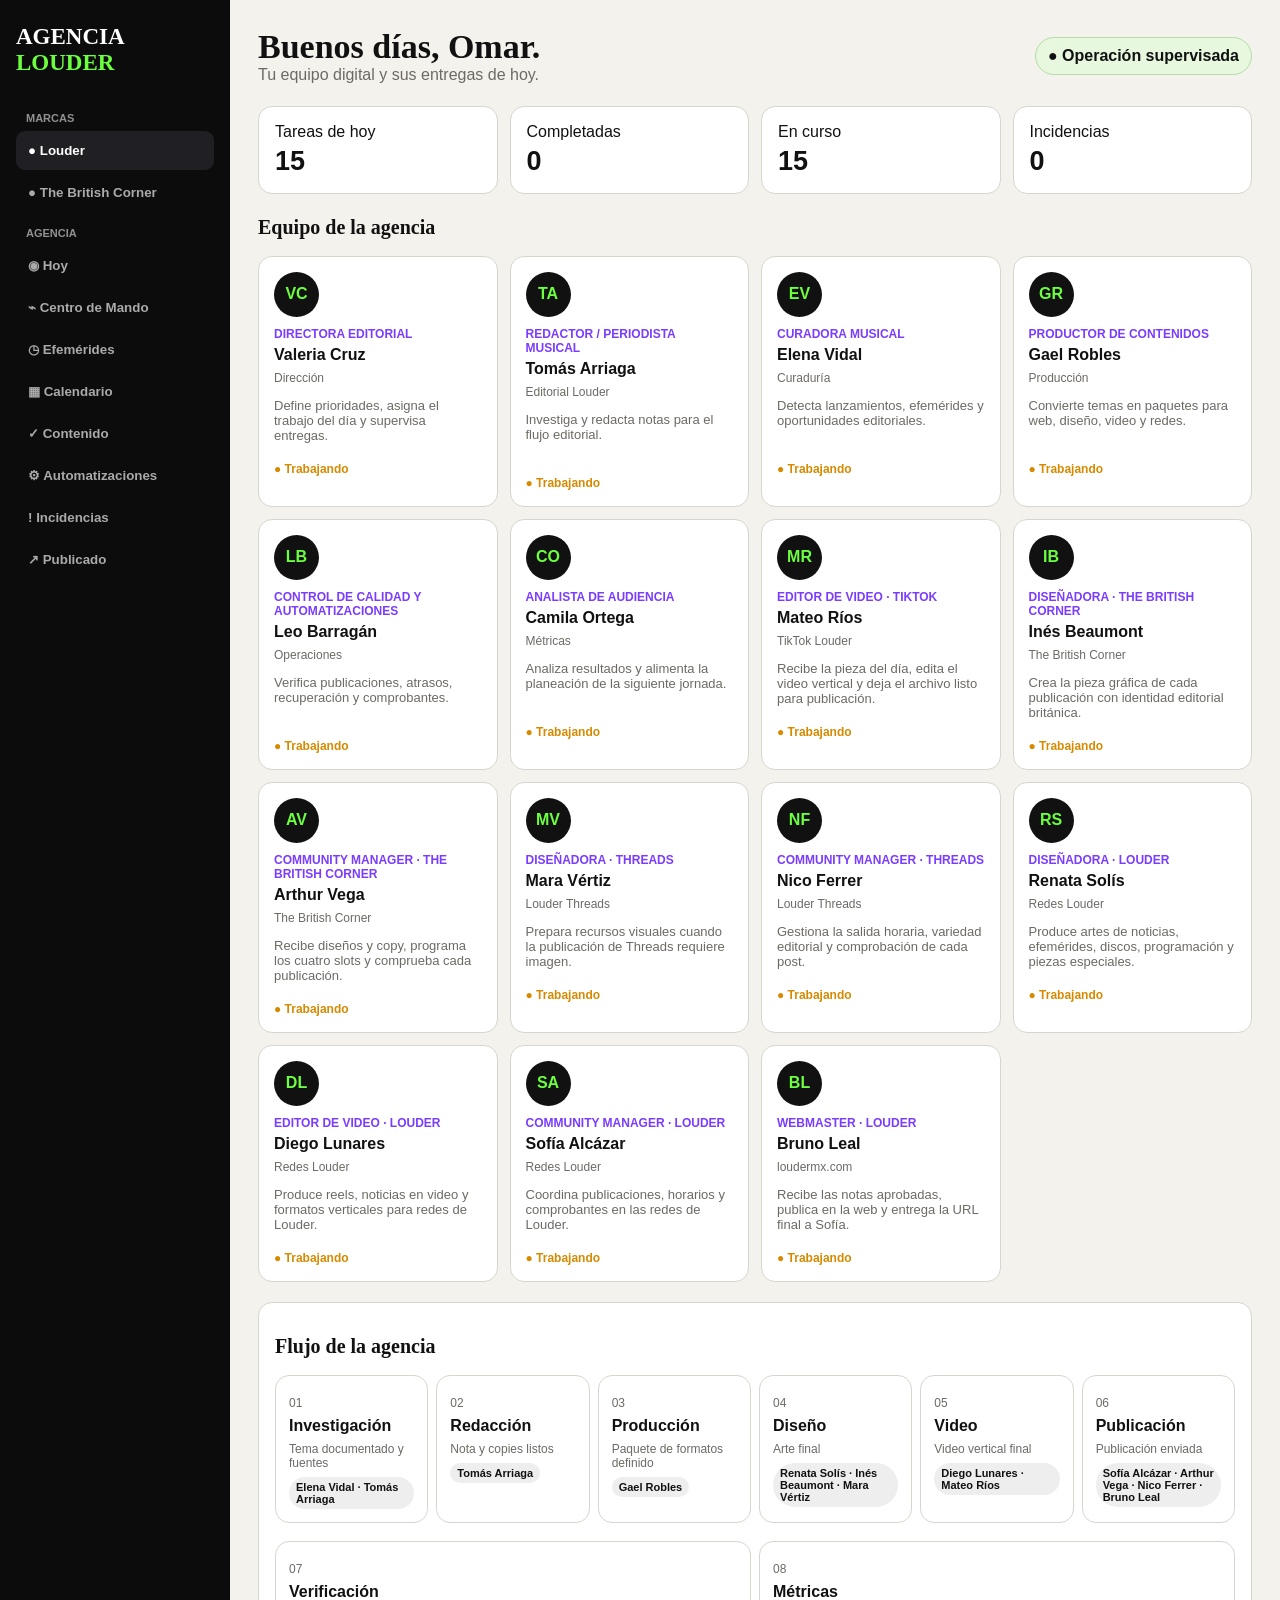
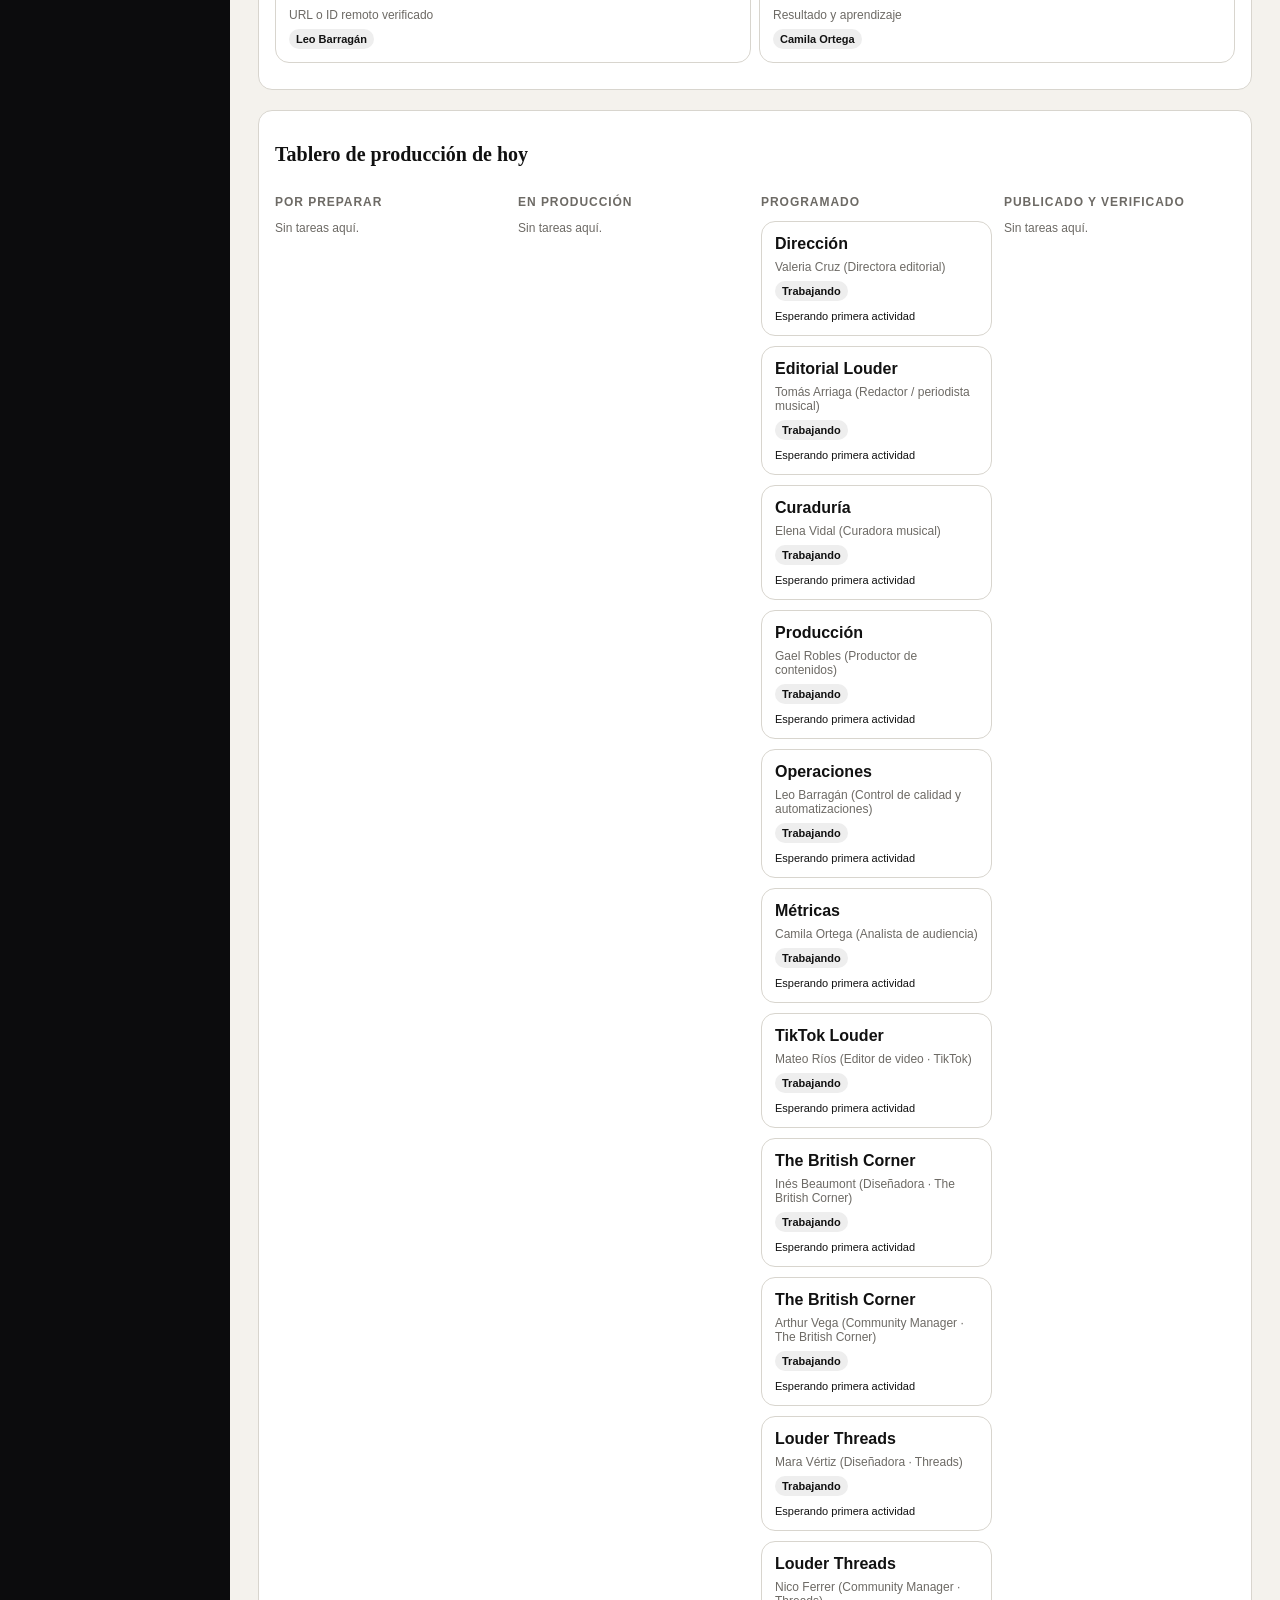
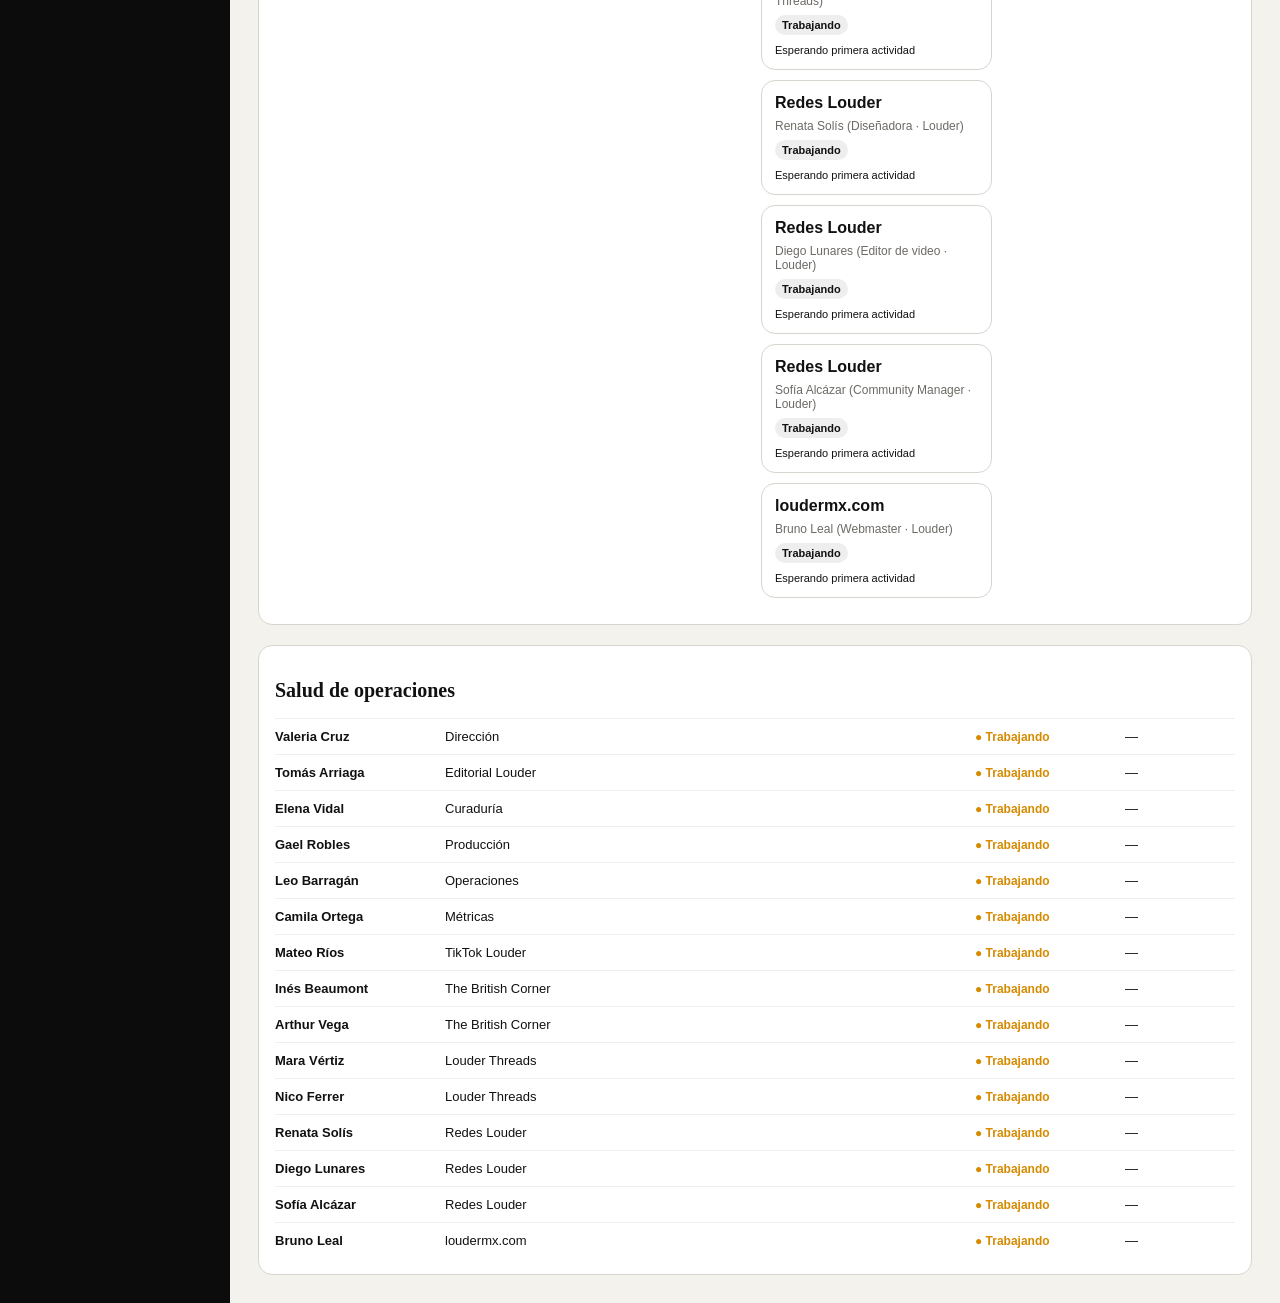
==== agency/index.html @ a609279d "Separate Louder and The British Corner as Agencia Louder client brands" ====
<!doctype html>
<html lang="es"><head><meta charset="utf-8"><meta name="viewport" content="width=device-width,initial-scale=1">
<title>Agencia Louder</title>
<style>
:root{--bg:#f4f2ed;--ink:#111;--card:#fff;--line:#d8d5ce;--green:#6cff3e;--purple:#7a3cff;--red:#d83b4b;--amber:#d58a00;--muted:#6d6a65}
*{box-sizing:border-box}body{margin:0;background:var(--bg);color:var(--ink);font-family:Arial,sans-serif}.app{display:grid;grid-template-columns:230px 1fr;min-height:100vh}
aside{background:#0c0c0d;color:#fff;padding:24px 16px}.logo{font:900 23px Georgia,serif;margin-bottom:28px}.logo b{color:var(--green)}nav button{display:block;width:100%;text-align:left;background:none;border:0;color:#aaa;padding:12px;border-radius:9px;margin:3px 0;font-weight:700}nav button.active{background:#202024;color:#fff}
main{padding:28px;max-width:1500px;width:100%}.head{display:flex;justify-content:space-between;gap:20px;align-items:center}.head h1{font:900 34px Georgia,serif;margin:0}.live{background:#e7f8df;border:1px solid #b5dda6;padding:9px 12px;border-radius:999px;font-weight:800}
.metrics{display:grid;grid-template-columns:repeat(4,1fr);gap:12px;margin:22px 0}.metric,.person,.task,.panel{background:var(--card);border:1px solid var(--line);border-radius:14px}.metric{padding:16px}.metric strong{display:block;font-size:27px;margin-top:5px}
h2{font:900 20px Georgia,serif}.team{display:grid;grid-template-columns:repeat(4,1fr);gap:12px}.person{padding:15px}.avatar{width:45px;height:45px;border-radius:50%;display:grid;place-items:center;background:#111;color:var(--green);font-weight:900}.role{color:var(--purple);font-weight:900;font-size:12px;text-transform:uppercase;margin:10px 0 5px}.person p{font-size:13px;color:var(--muted);min-height:48px}.status{font-size:12px;font-weight:900}.ok{color:#258113}.bad{color:var(--red)}.wait{color:var(--amber)}
.board{display:grid;grid-template-columns:repeat(4,1fr);gap:12px;margin-top:12px}.column{min-width:0}.column h3{text-transform:uppercase;font-size:12px;letter-spacing:.08em;color:var(--muted)}.task{padding:13px;margin-bottom:10px}.task b{display:block}.meta{font-size:12px;color:var(--muted);margin:7px 0}.tag{display:inline-block;background:#eee;border-radius:99px;padding:4px 7px;font-size:11px;font-weight:800}.proof{margin-top:9px;font-size:11px}.panel{padding:16px;margin-top:20px}.row{display:grid;grid-template-columns:160px 1fr 140px 110px;gap:10px;border-top:1px solid #eee;padding:10px 0;align-items:center;font-size:13px}.hidden{display:none}
@media(max-width:1000px){.app{grid-template-columns:1fr}aside{display:none}.metrics,.team,.board{grid-template-columns:1fr 1fr}.row{grid-template-columns:1fr}}@media(max-width:650px){main{padding:16px}.metrics,.team,.board{grid-template-columns:1fr}}
</style></head><body><div class="app"><aside><div class="logo">AGENCIA <b>LOUDER</b></div><nav>
<div style="padding:8px 10px 4px;font-size:11px;font-weight:900;opacity:.55;text-transform:uppercase">Marcas</div>
<button class="brandBtn active" data-brand="louder">● Louder</button>
<button class="brandBtn" data-brand="tbc">● The British Corner</button>
<div style="padding:12px 10px 4px;font-size:11px;font-weight:900;opacity:.55;text-transform:uppercase">Agencia</div>
<button data-view="today">◉ Hoy</button><button data-view="command">⌁ Centro de Mando</button><button data-view="ephemeris">◷ Efemérides</button><button>▦ Calendario</button><button>✓ Contenido</button><button>⚙ Automatizaciones</button><button>! Incidencias</button><button>↗ Publicado</button>
</nav></aside><main>
<div class="head"><div><h1>Buenos días, Omar.</h1><div style="color:var(--muted)">Tu equipo digital y sus entregas de hoy.</div></div><div class="live" id="global">● Supervisando</div></div>
<section id="ephemerisPanel" class="panel hidden">
<h2>Efemérides · <span id="ephemBrand">Louder</span></h2>
<div class="meta">Próximos aniversarios y oportunidades para convertir en contenido.</div>
<div style="display:flex;gap:8px;margin:12px 0;flex-wrap:wrap"><button class="tag" onclick="loadEphemeris(0)">Hoy</button><button class="tag" onclick="loadEphemeris(7)">Próximos 7 días</button><button class="tag" onclick="loadEphemeris(30)">Próximos 30 días</button></div>
<div id="ephemerisList"><div class="meta">Cargando calendario editorial…</div></div>
</section>
<section id="commandCenter" class="panel hidden">
<h2>Centro de Mando · <span id="commandBrand">Louder</span></h2>
<div style="display:grid;grid-template-columns:220px 160px 1fr;gap:10px;margin-bottom:10px">
<select id="cmdTo" style="padding:12px;border:1px solid var(--line);border-radius:9px"><option value="valeria">Valeria Cruz (Directora editorial)</option><option value="team">Todo el equipo</option></select>
<select id="cmdPriority" style="padding:12px;border:1px solid var(--line);border-radius:9px"><option>Normal</option><option>Urgente</option><option>Alta</option></select>
<input id="cmdDeadline" type="datetime-local" style="padding:12px;border:1px solid var(--line);border-radius:9px">
</div>
<textarea id="cmdText" placeholder="Escribe una orden. Ejemplo: Valeria, prepara una nota de Fontaines D.C. para web, Facebook y Threads antes de las 19:00." style="width:100%;min-height:120px;padding:14px;border:1px solid var(--line);border-radius:10px;font:inherit"></textarea>
<div style="display:flex;justify-content:space-between;align-items:center;margin-top:10px"><span class="meta">La orden se registra y se convierte en trabajo de la agencia.</span><button id="sendCmd" style="background:#111;color:#fff;border:0;border-radius:9px;padding:12px 18px;font-weight:900">Asignar orden</button></div>
<div id="cmdLog" style="margin-top:18px"></div>
</section>
<section class="metrics"><div class="metric">Tareas de hoy<strong id="tasks">—</strong></div><div class="metric">Completadas<strong id="done">—</strong></div><div class="metric">En curso<strong id="doing">—</strong></div><div class="metric">Incidencias<strong id="issues">—</strong></div></section>
<h2>Equipo de la agencia</h2><section class="team" id="team"></section>
<div class="panel"><h2>Flujo de la agencia</h2><div id="flow" style="display:flex;gap:8px;flex-wrap:wrap"></div></div>
<div class="panel"><h2>Tablero de producción de hoy</h2><section class="board"><div class="column"><h3>Por preparar</h3><div id="todo"></div></div><div class="column"><h3>En producción</h3><div id="production"></div></div><div class="column"><h3>Programado</h3><div id="scheduled"></div></div><div class="column"><h3>Publicado y verificado</h3><div id="published"></div></div></section></div>
<div class="panel"><h2>Salud de operaciones</h2><div id="ops"></div></div>
</main></div>
<script>
const people=[{id:'valeria',name:'Valeria Cruz',initials:'VC',role:'Directora editorial',area:'Dirección',desc:'Define prioridades, asigna el trabajo del día y supervisa entregas.',repo:'omaralejandronoriega-sudo/Louder',workflow:'web-health.yml'},
{id:'tomas',name:'Tomás Arriaga',initials:'TA',role:'Redactor / periodista musical',area:'Editorial Louder',desc:'Investiga y redacta notas para el flujo editorial.',repo:'omaralejandronoriega-sudo/louder-prensa',workflow:'revisar-correo.yml'},
{id:'elena',name:'Elena Vidal',initials:'EV',role:'Curadora musical',area:'Curaduría',desc:'Detecta lanzamientos, efemérides y oportunidades editoriales.',repo:'omaralejandronoriega-sudo/Louder',workflow:'radar-2026.yml'},
{id:'gael',name:'Gael Robles',initials:'GR',role:'Productor de contenidos',area:'Producción',desc:'Convierte temas en paquetes para web, diseño, video y redes.',repo:'omaralejandronoriega-sudo/Louder',workflow:'wordpress-cron.yml'},
{id:'leo',name:'Leo Barragán',initials:'LB',role:'Control de calidad y automatizaciones',area:'Operaciones',desc:'Verifica publicaciones, atrasos, recuperación y comprobantes.',repo:'omaralejandronoriega-sudo/Louder',workflow:'web-health.yml'},
{id:'camila',name:'Camila Ortega',initials:'CO',role:'Analista de audiencia',area:'Métricas',desc:'Analiza resultados y alimenta la planeación de la siguiente jornada.',repo:'omaralejandronoriega-sudo/Louder',workflow:'web-health.yml'},
{id:'mateo',name:'Mateo Ríos',initials:'MR',role:'Editor de video · TikTok',area:'TikTok Louder',desc:'Recibe la pieza del día, edita el video vertical y deja el archivo listo para publicación.',repo:'omaralejandronoriega-sudo/louder-tiktok-capture',workflow:'capture.yml'},
{id:'ines',name:'Inés Beaumont',initials:'IB',role:'Diseñadora · The British Corner',area:'The British Corner',desc:'Crea la pieza gráfica de cada publicación con identidad editorial británica.',repo:'omaralejandronoriega-sudo/the-british-corner',workflow:'facebook-production.yml'},
{id:'arthur',name:'Arthur Vega',initials:'AV',role:'Community Manager · The British Corner',area:'The British Corner',desc:'Recibe diseños y copy, programa los cuatro slots y comprueba cada publicación.',repo:'omaralejandronoriega-sudo/the-british-corner',workflow:'facebook-slot-publisher.yml'},
{id:'mara',name:'Mara Vértiz',initials:'MV',role:'Diseñadora · Threads',area:'Louder Threads',desc:'Prepara recursos visuales cuando la publicación de Threads requiere imagen.',repo:'omaralejandronoriega-sudo/louder-threads-hourly',workflow:'newsroom-v2.yml'},
{id:'nico',name:'Nico Ferrer',initials:'NF',role:'Community Manager · Threads',area:'Louder Threads',desc:'Gestiona la salida horaria, variedad editorial y comprobación de cada post.',repo:'omaralejandronoriega-sudo/louder-threads-hourly',workflow:'hourly.yml'},
{id:'renata',name:'Renata Solís',initials:'RS',role:'Diseñadora · Louder',area:'Redes Louder',desc:'Produce artes de noticias, efemérides, discos, programación y piezas especiales.',repo:'omaralejandronoriega-sudo/Louder',workflow:'radar-2026.yml'},
{id:'diego',name:'Diego Lunares',initials:'DL',role:'Editor de video · Louder',area:'Redes Louder',desc:'Produce reels, noticias en video y formatos verticales para redes de Louder.',repo:'omaralejandronoriega-sudo/louder-tiktok-capture',workflow:'capture.yml'},
{id:'sofia',name:'Sofía Alcázar',initials:'SA',role:'Community Manager · Louder',area:'Redes Louder',desc:'Coordina publicaciones, horarios y comprobantes en las redes de Louder.',repo:'omaralejandronoriega-sudo/louder-threads-hourly',workflow:'threads-native.yml'},
{id:'bruno',name:'Bruno Leal',initials:'BL',role:'Webmaster · Louder',area:'loudermx.com',desc:'Recibe las notas aprobadas, publica en la web y entrega la URL final a Sofía.',repo:'omaralejandronoriega-sudo/Louder',workflow:'wordpress-cron.yml'}
];
people.forEach(p=>{const s=document.getElementById('cmdTo');if(s&&!s.querySelector('[value="'+p.id+'"]')){const o=document.createElement('option');o.value=p.id;o.textContent=p.name+' ('+p.role+')';s.appendChild(o)}})
let activeBrand=localStorage.getItem('agenciaBrand')||'louder';
const brandNames={louder:'Louder',tbc:'The British Corner',antena_radio:'Antena Radio',antena_noticias:'Antena Noticias'};
function setBrand(b){activeBrand=b;localStorage.setItem('agenciaBrand',b);document.querySelectorAll('.brandBtn').forEach(x=>x.classList.toggle('active',x.dataset.brand===b));['commandBrand','ephemBrand'].forEach(id=>{const e=document.getElementById(id);if(e)e.textContent=brandNames[b]||b});renderCommands();}
document.querySelectorAll('.brandBtn').forEach(b=>b.onclick=()=>setBrand(b.dataset.brand));
const commands=JSON.parse(localStorage.getItem('agenciaLouderCommands')||'[]');
function renderCommands(){const el=document.getElementById('cmdLog');if(!el)return;el.innerHTML='<h2>Órdenes recientes</h2>'+commands.filter(x=>(x.brand||'louder')===activeBrand).slice().reverse().map(x=>'<div class="row"><b>'+x.to+'</b><span>'+x.text+'</span><span class="tag">'+x.priority+'</span><span>'+x.status+'</span></div>').join('')}
document.getElementById('sendCmd').onclick=()=>{const to=document.getElementById('cmdTo'),txt=document.getElementById('cmdText');if(!txt.value.trim())return;commands.push({id:Date.now(),brand:activeBrand,to:to.options[to.selectedIndex].text,text:txt.value.trim(),priority:document.getElementById('cmdPriority').value,deadline:document.getElementById('cmdDeadline').value,status:'Asignada a Valeria',created:new Date().toISOString()});localStorage.setItem('agenciaLouderCommands',JSON.stringify(commands));txt.value='';renderCommands();};
document.querySelectorAll('nav button').forEach(b=>b.onclick=()=>{document.querySelectorAll('nav button').forEach(x=>x.classList.remove('active'));b.classList.add('active');document.getElementById('commandCenter').classList.toggle('hidden',b.dataset.view!=='command');document.getElementById('ephemerisPanel').classList.toggle('hidden',b.dataset.view!=='ephemeris');if(b.dataset.view==='ephemeris')loadEphemeris(7)});
renderCommands();
async function loadEphemeris(days=7){const el=document.getElementById('ephemerisList');try{const r=await fetch('../data/radar_2026.json');const j=await r.json();const arr=Array.isArray(j)?j:(j.items||j.releases||j.albums||[]);const now=new Date(), end=new Date(now);end.setDate(end.getDate()+days);const rows=arr.filter(x=>{const ds=x.date||x.release_date||x.released||x.fecha; if(!ds)return false;const d=new Date(ds);const y=now.getFullYear();const a=new Date(y,d.getMonth(),d.getDate());return a>=new Date(y,now.getMonth(),now.getDate())&&a<=end}).slice(0,80);el.innerHTML=rows.map((x,i)=>{const artist=x.artist||x.artist_name||x.band||'Artista';const album=x.album||x.title||x.name||'Lanzamiento';const date=x.date||x.release_date||x.released||x.fecha||'';return '<div class="row"><b>'+artist+'</b><span>'+album+' · '+date+'</span><span class="tag">Efeméride</span><button onclick="assignEphemeris('+i+')" data-artist="'+artist.replace(/"/g,'&quot;')+'" data-album="'+album.replace(/"/g,'&quot;')+'" class="tag">Mandar a diseño + community</button></div>'}).join('')||'<div class="meta">Sin coincidencias en este periodo.</div>';window.ephemRows=rows}catch(e){el.innerHTML='<div class="meta">Sincronizando fuente de efemérides…</div>'}}
function assignEphemeris(i){const x=(window.ephemRows||[])[i];if(!x)return;const artist=x.artist||x.artist_name||x.band||'Artista',album=x.album||x.title||x.name||'Lanzamiento';document.getElementById('cmdTo').value='valeria';document.getElementById('cmdPriority').value='Alta';document.getElementById('cmdText').value='Efeméride: '+artist+' — '+album+'. Preparar pieza para redes. Renata: diseño. Sofía: copy, programación y publicación. Leo: verificar publicación.';document.getElementById('ephemerisPanel').classList.add('hidden');document.getElementById('commandCenter').classList.remove('hidden');}
const repos=[...new Set(people.map(p=>p.repo)), 'omaralejandronoriega-sudo/louder-prensa'];
let runs=[];
const state=r=>!r?'wait':(['failure','cancelled','timed_out'].includes(r.conclusion)?'bad':(r.status!=='completed'?'wait':(r.conclusion==='success'?'ok':'wait')));
const label=s=>s==='ok'?'En orden':s==='bad'?'Incidencia':'Trabajando';
function latest(p){return runs.find(r=>r.repo===p.repo && (r.path||'').endsWith(p.workflow))}
function draw(){
 const t=document.getElementById('team');t.innerHTML=people.map(p=>{let s=state(latest(p));return '<article class="person"><div class="avatar">'+p.initials+'</div><div class="role">'+p.role+'</div><b>'+p.name+'</b><div class="meta">'+p.area+'</div><p>'+p.desc+'</p><span class="status '+s+'">● '+label(s)+'</span></article>'}).join('');
 const items=people.map(p=>({p,r:latest(p),s:state(latest(p))}));
 const bad=items.filter(x=>x.s==='bad').length,doing=items.filter(x=>x.s==='wait').length,done=items.filter(x=>x.s==='ok').length;
 tasks.textContent=items.length;document.getElementById('done').textContent=done;document.getElementById('doing').textContent=doing;issues.textContent=bad;
 const buckets={todo:[],production:[],scheduled:[],published:[]};
 items.forEach(x=>{const dest=x.s==='ok'?'published':x.s==='bad'?'production':'scheduled';buckets[dest].push(x)});
 Object.keys(buckets).forEach(k=>document.getElementById(k).innerHTML=buckets[k].map(x=>'<div class="task"><b>'+x.p.area+'</b><div class="meta">'+x.p.name+' ('+x.p.role+')'+'</div><span class="tag">'+label(x.s)+'</span><div class="proof">'+(x.r?'Última actividad: '+new Date(x.r.created_at).toLocaleString('es-MX'):'Esperando primera actividad')+'</div></div>').join('')||'<div class="meta">Sin tareas aquí.</div>');
 document.getElementById('ops').innerHTML=items.map(x=>'<div class="row"><b>'+x.p.name+'</b><span>'+x.p.area+'</span><span class="status '+x.s+'">● '+label(x.s)+'</span><span>'+(x.r?new Date(x.r.created_at).toLocaleTimeString('es-MX',{hour:'2-digit',minute:'2-digit'}):'—')+'</span></div>').join('');
 global.textContent=bad?'● '+bad+' incidencia(s) en recuperación':'● Operación supervisada';
}
async function loadFlow(){try{const w=await (await fetch('./workflow.json')).json();document.getElementById('flow').innerHTML=w.stages.map((s,i)=>'<div class="task" style="flex:1;min-width:135px"><div class="meta">0'+(i+1)+'</div><b>'+s.label+'</b><div class="meta">'+s.output+'</div><span class="tag">'+s.owners.map(id=>{const p=people.find(x=>x.id===id);return p?p.name:'—'}).join(' · ')+'</span></div>').join('')}catch(e){}}
async function load(){loadFlow();let all=[];for(const repo of repos){try{let j=await (await fetch('https://api.github.com/repos/'+repo+'/actions/runs?per_page=40')).json();(j.workflow_runs||[]).forEach(r=>all.push({...r,repo}))}catch(e){}}runs=all.sort((a,b)=>new Date(b.created_at)-new Date(a.created_at));draw()}
load();setInterval(load,60000);
</script></body></html>
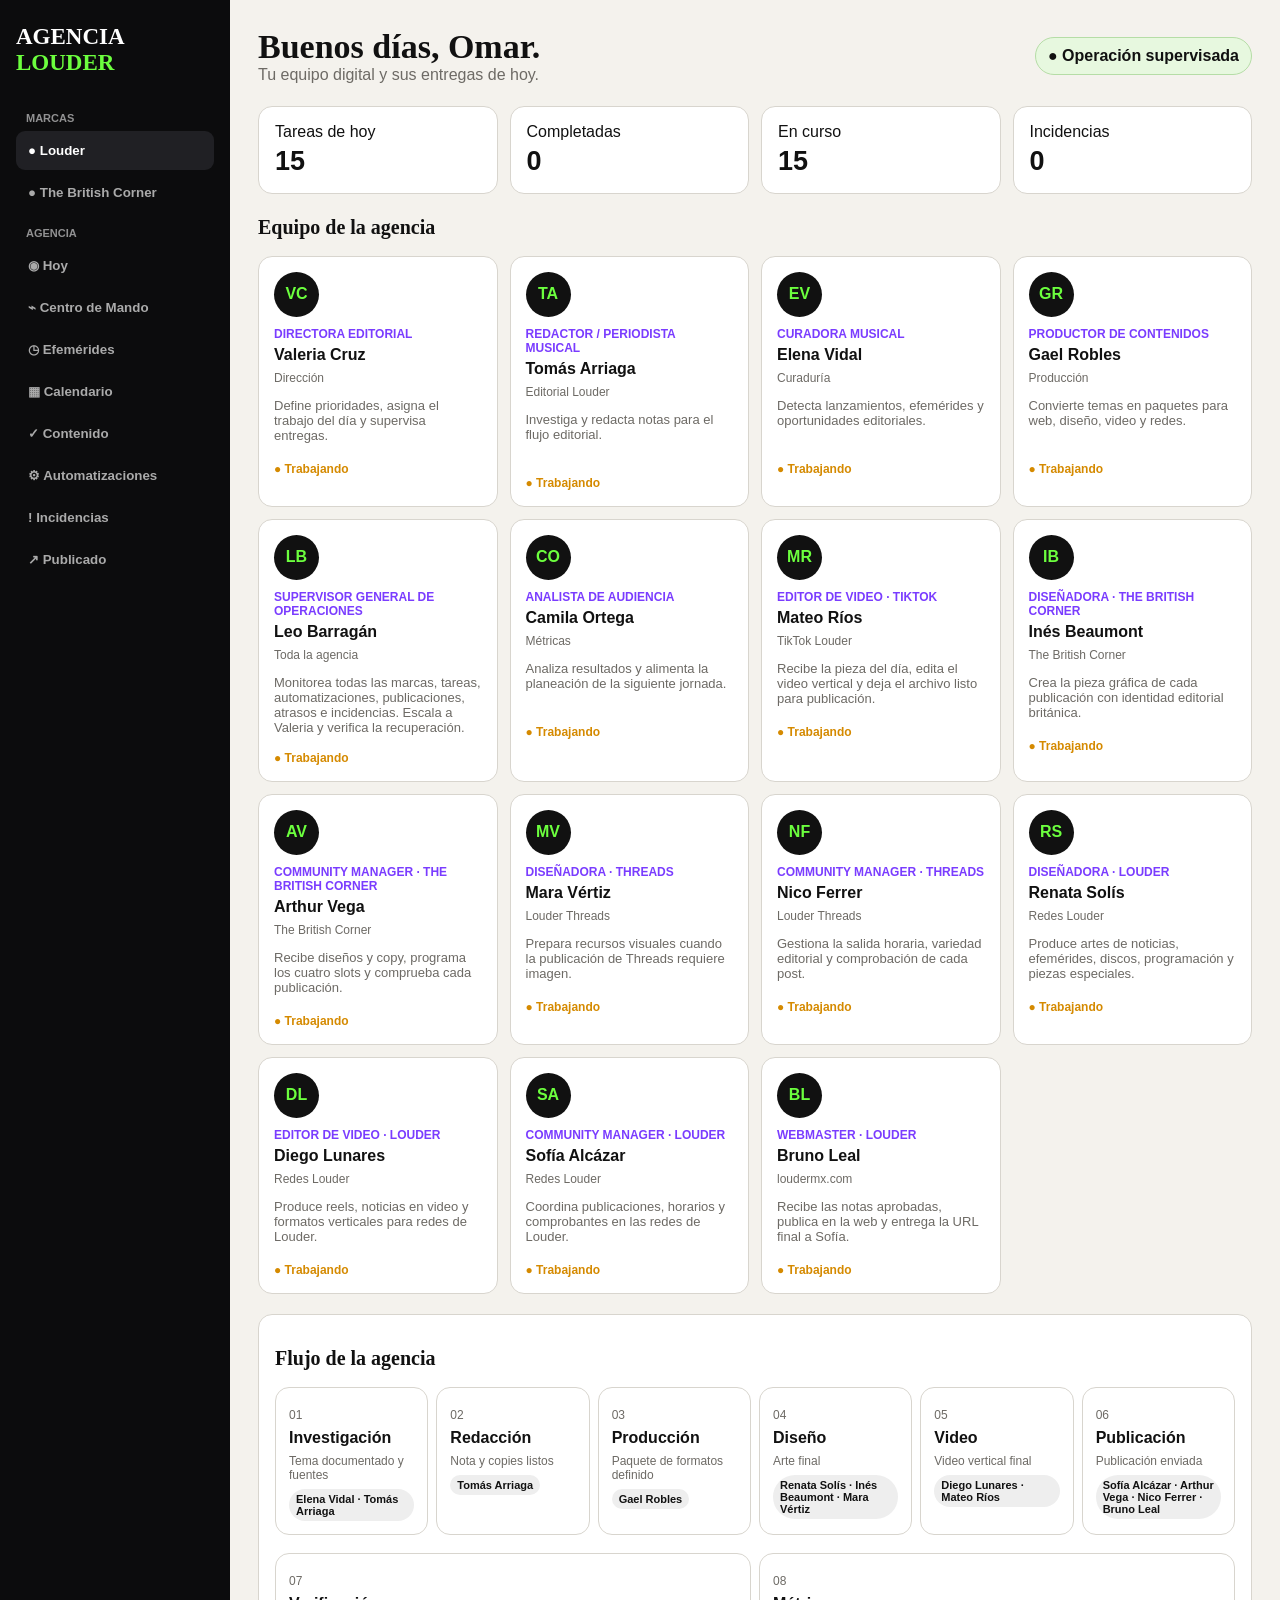
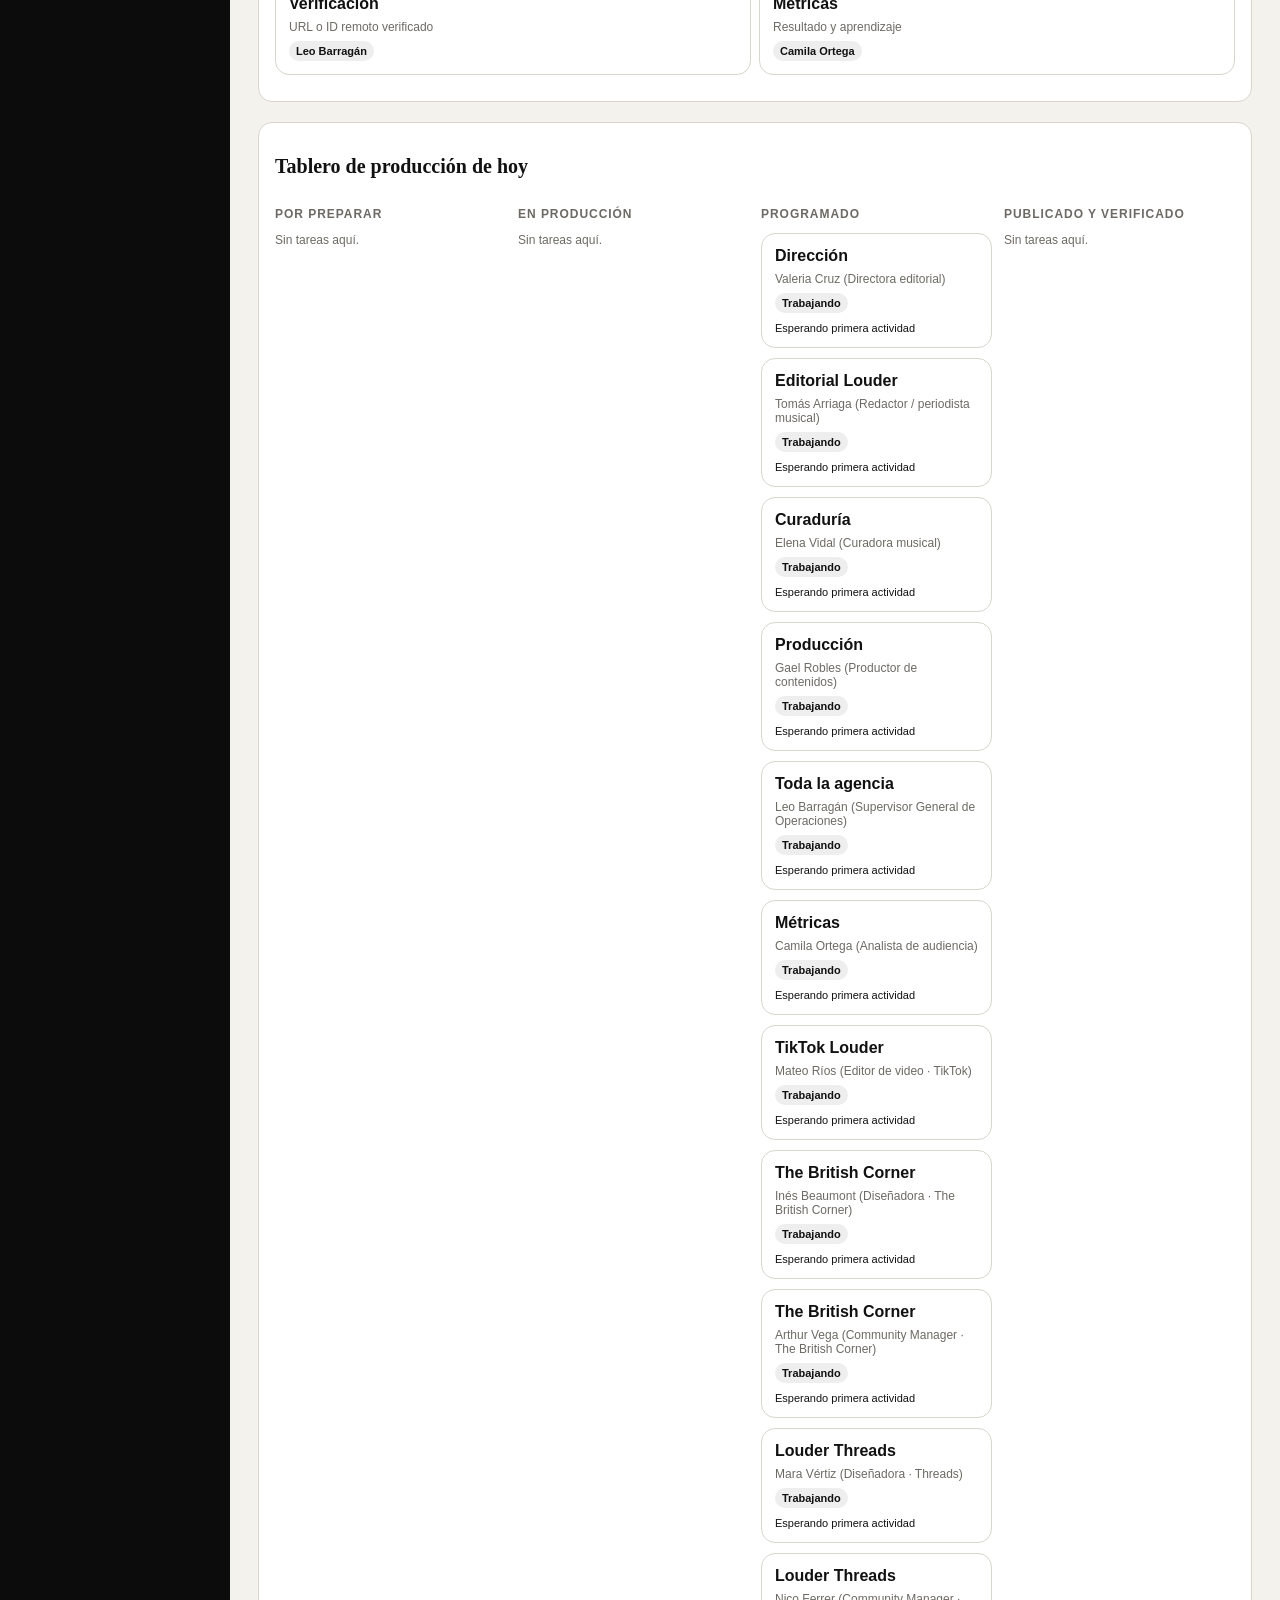
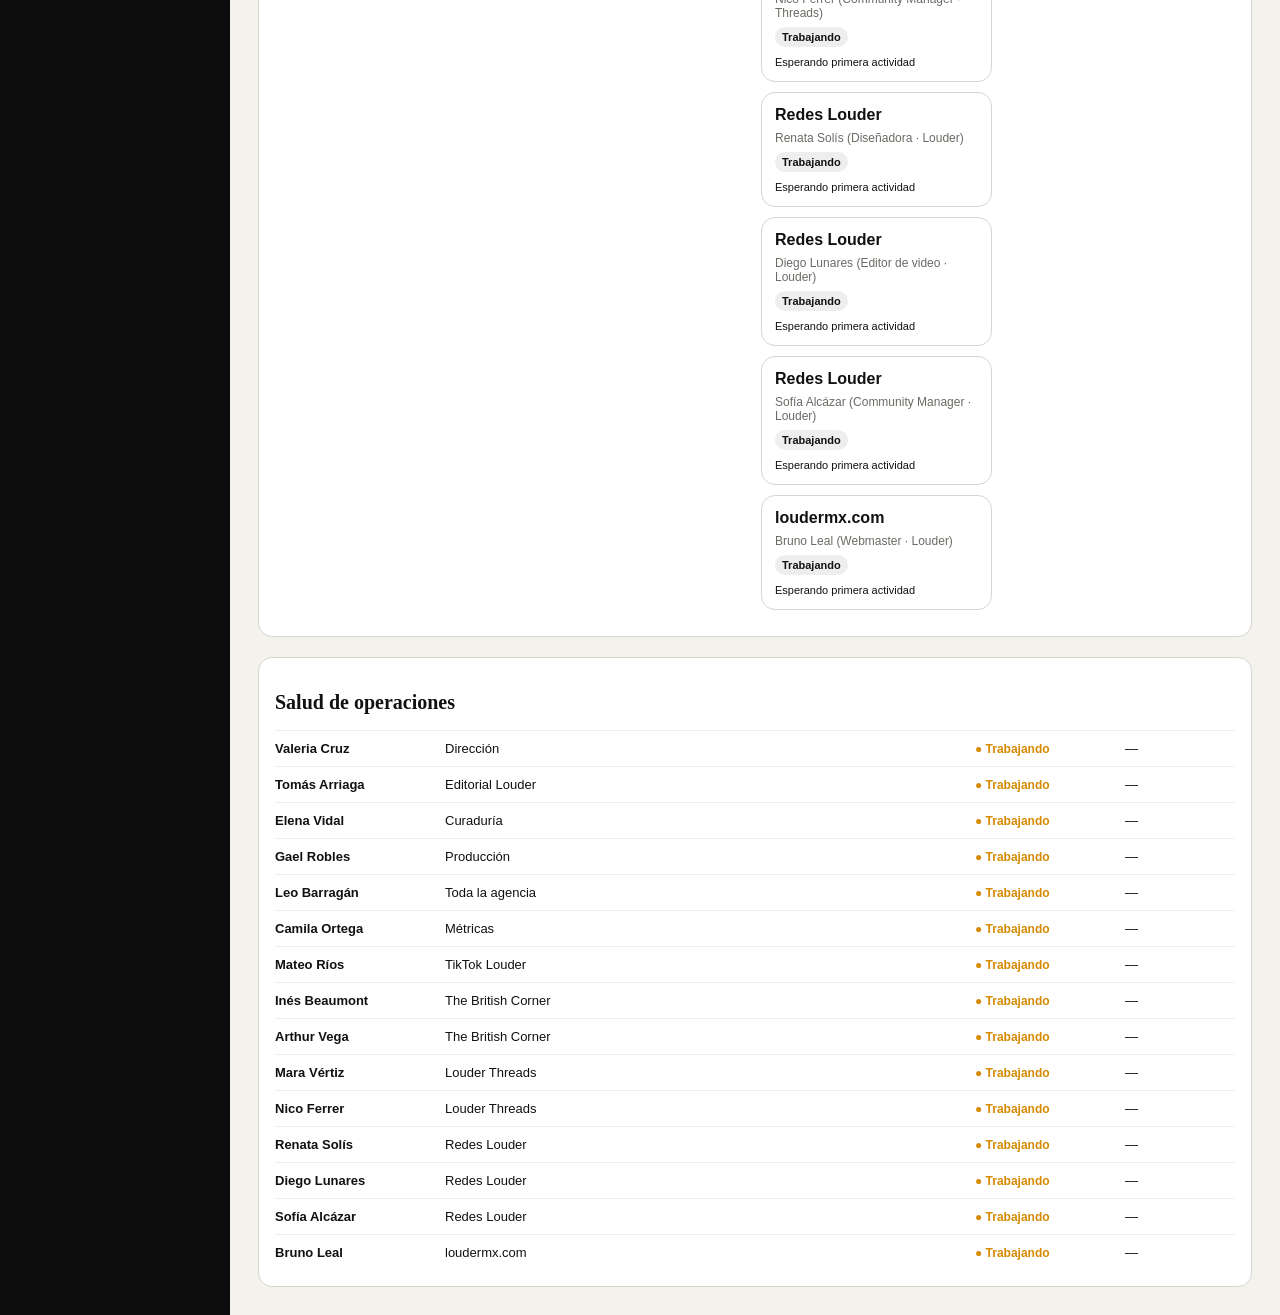
==== commit 8f014439: "Promote Leo to agency-wide operations supervisor" ====
--- a/agency/index.html
+++ b/agency/index.html
@@ -46,7 +46,7 @@
 {id:'tomas',name:'Tomás Arriaga',initials:'TA',role:'Redactor / periodista musical',area:'Editorial Louder',desc:'Investiga y redacta notas para el flujo editorial.',repo:'omaralejandronoriega-sudo/louder-prensa',workflow:'revisar-correo.yml'},
 {id:'elena',name:'Elena Vidal',initials:'EV',role:'Curadora musical',area:'Curaduría',desc:'Detecta lanzamientos, efemérides y oportunidades editoriales.',repo:'omaralejandronoriega-sudo/Louder',workflow:'radar-2026.yml'},
 {id:'gael',name:'Gael Robles',initials:'GR',role:'Productor de contenidos',area:'Producción',desc:'Convierte temas en paquetes para web, diseño, video y redes.',repo:'omaralejandronoriega-sudo/Louder',workflow:'wordpress-cron.yml'},
-{id:'leo',name:'Leo Barragán',initials:'LB',role:'Control de calidad y automatizaciones',area:'Operaciones',desc:'Verifica publicaciones, atrasos, recuperación y comprobantes.',repo:'omaralejandronoriega-sudo/Louder',workflow:'web-health.yml'},
+{id:'leo',name:'Leo Barragán',initials:'LB',role:'Supervisor General de Operaciones',area:'Toda la agencia',desc:'Monitorea todas las marcas, tareas, automatizaciones, publicaciones, atrasos e incidencias. Escala a Valeria y verifica la recuperación.',repo:'omaralejandronoriega-sudo/Louder',workflow:'web-health.yml'},
 {id:'camila',name:'Camila Ortega',initials:'CO',role:'Analista de audiencia',area:'Métricas',desc:'Analiza resultados y alimenta la planeación de la siguiente jornada.',repo:'omaralejandronoriega-sudo/Louder',workflow:'web-health.yml'},
 {id:'mateo',name:'Mateo Ríos',initials:'MR',role:'Editor de video · TikTok',area:'TikTok Louder',desc:'Recibe la pieza del día, edita el video vertical y deja el archivo listo para publicación.',repo:'omaralejandronoriega-sudo/louder-tiktok-capture',workflow:'capture.yml'},
 {id:'ines',name:'Inés Beaumont',initials:'IB',role:'Diseñadora · The British Corner',area:'The British Corner',desc:'Crea la pieza gráfica de cada publicación con identidad editorial británica.',repo:'omaralejandronoriega-sudo/the-british-corner',workflow:'facebook-production.yml'},
@@ -61,7 +61,8 @@
 people.forEach(p=>{const s=document.getElementById('cmdTo');if(s&&!s.querySelector('[value="'+p.id+'"]')){const o=document.createElement('option');o.value=p.id;o.textContent=p.name+' ('+p.role+')';s.appendChild(o)}})
 let activeBrand=localStorage.getItem('agenciaBrand')||'louder';
 const brandNames={louder:'Louder',tbc:'The British Corner',antena_radio:'Antena Radio',antena_noticias:'Antena Noticias'};
-function setBrand(b){activeBrand=b;localStorage.setItem('agenciaBrand',b);document.querySelectorAll('.brandBtn').forEach(x=>x.classList.toggle('active',x.dataset.brand===b));['commandBrand','ephemBrand'].forEach(id=>{const e=document.getElementById(id);if(e)e.textContent=brandNames[b]||b});renderCommands();}
+function setBrand(b){activeBrand=b;localStorage.setItem('agenciaBrand',b);document.querySelectorAll('.brandBtn').forEach(x=>x.classList.toggle('active',x.dataset.brand===b));['commandBrand','ephemBrand'].forEach(id=>{const e=document.getElementById(id);if(e)e.textContent=brandNames[b]||b});renderCommands();renderTeamBrand();}
+function renderTeamBrand(){const allowed=activeBrand==='tbc'?['valeria','tomas','gael','leo','camila','ines','arthur']:people.filter(p=>!p.area.includes('The British Corner')).map(p=>p.id);document.querySelectorAll('#team .person').forEach(x=>x.style.display=allowed.includes(x.dataset.person)?'block':'none');}
 document.querySelectorAll('.brandBtn').forEach(b=>b.onclick=()=>setBrand(b.dataset.brand));
 const commands=JSON.parse(localStorage.getItem('agenciaLouderCommands')||'[]');
 function renderCommands(){const el=document.getElementById('cmdLog');if(!el)return;el.innerHTML='<h2>Órdenes recientes</h2>'+commands.filter(x=>(x.brand||'louder')===activeBrand).slice().reverse().map(x=>'<div class="row"><b>'+x.to+'</b><span>'+x.text+'</span><span class="tag">'+x.priority+'</span><span>'+x.status+'</span></div>').join('')}
@@ -69,7 +70,7 @@
 document.querySelectorAll('nav button').forEach(b=>b.onclick=()=>{document.querySelectorAll('nav button').forEach(x=>x.classList.remove('active'));b.classList.add('active');document.getElementById('commandCenter').classList.toggle('hidden',b.dataset.view!=='command');document.getElementById('ephemerisPanel').classList.toggle('hidden',b.dataset.view!=='ephemeris');if(b.dataset.view==='ephemeris')loadEphemeris(7)});
 renderCommands();
 async function loadEphemeris(days=7){const el=document.getElementById('ephemerisList');try{const r=await fetch('../data/radar_2026.json');const j=await r.json();const arr=Array.isArray(j)?j:(j.items||j.releases||j.albums||[]);const now=new Date(), end=new Date(now);end.setDate(end.getDate()+days);const rows=arr.filter(x=>{const ds=x.date||x.release_date||x.released||x.fecha; if(!ds)return false;const d=new Date(ds);const y=now.getFullYear();const a=new Date(y,d.getMonth(),d.getDate());return a>=new Date(y,now.getMonth(),now.getDate())&&a<=end}).slice(0,80);el.innerHTML=rows.map((x,i)=>{const artist=x.artist||x.artist_name||x.band||'Artista';const album=x.album||x.title||x.name||'Lanzamiento';const date=x.date||x.release_date||x.released||x.fecha||'';return '<div class="row"><b>'+artist+'</b><span>'+album+' · '+date+'</span><span class="tag">Efeméride</span><button onclick="assignEphemeris('+i+')" data-artist="'+artist.replace(/"/g,'&quot;')+'" data-album="'+album.replace(/"/g,'&quot;')+'" class="tag">Mandar a diseño + community</button></div>'}).join('')||'<div class="meta">Sin coincidencias en este periodo.</div>';window.ephemRows=rows}catch(e){el.innerHTML='<div class="meta">Sincronizando fuente de efemérides…</div>'}}
-function assignEphemeris(i){const x=(window.ephemRows||[])[i];if(!x)return;const artist=x.artist||x.artist_name||x.band||'Artista',album=x.album||x.title||x.name||'Lanzamiento';document.getElementById('cmdTo').value='valeria';document.getElementById('cmdPriority').value='Alta';document.getElementById('cmdText').value='Efeméride: '+artist+' — '+album+'. Preparar pieza para redes. Renata: diseño. Sofía: copy, programación y publicación. Leo: verificar publicación.';document.getElementById('ephemerisPanel').classList.add('hidden');document.getElementById('commandCenter').classList.remove('hidden');}
+function assignEphemeris(i){const x=(window.ephemRows||[])[i];if(!x)return;const artist=x.artist||x.artist_name||x.band||'Artista',album=x.album||x.title||x.name||'Lanzamiento';document.getElementById('cmdTo').value='valeria';document.getElementById('cmdPriority').value='Alta';document.getElementById('cmdText').value='Efeméride: '+artist+' — '+album+'. Preparar pieza para redes. Renata: diseño. Sofía: copy, programación y publicación. Leo: supervisar ejecución y verificar publicación.';document.getElementById('ephemerisPanel').classList.add('hidden');document.getElementById('commandCenter').classList.remove('hidden');}
 const repos=[...new Set(people.map(p=>p.repo)), 'omaralejandronoriega-sudo/louder-prensa'];
 let runs=[];
 const state=r=>!r?'wait':(['failure','cancelled','timed_out'].includes(r.conclusion)?'bad':(r.status!=='completed'?'wait':(r.conclusion==='success'?'ok':'wait')));
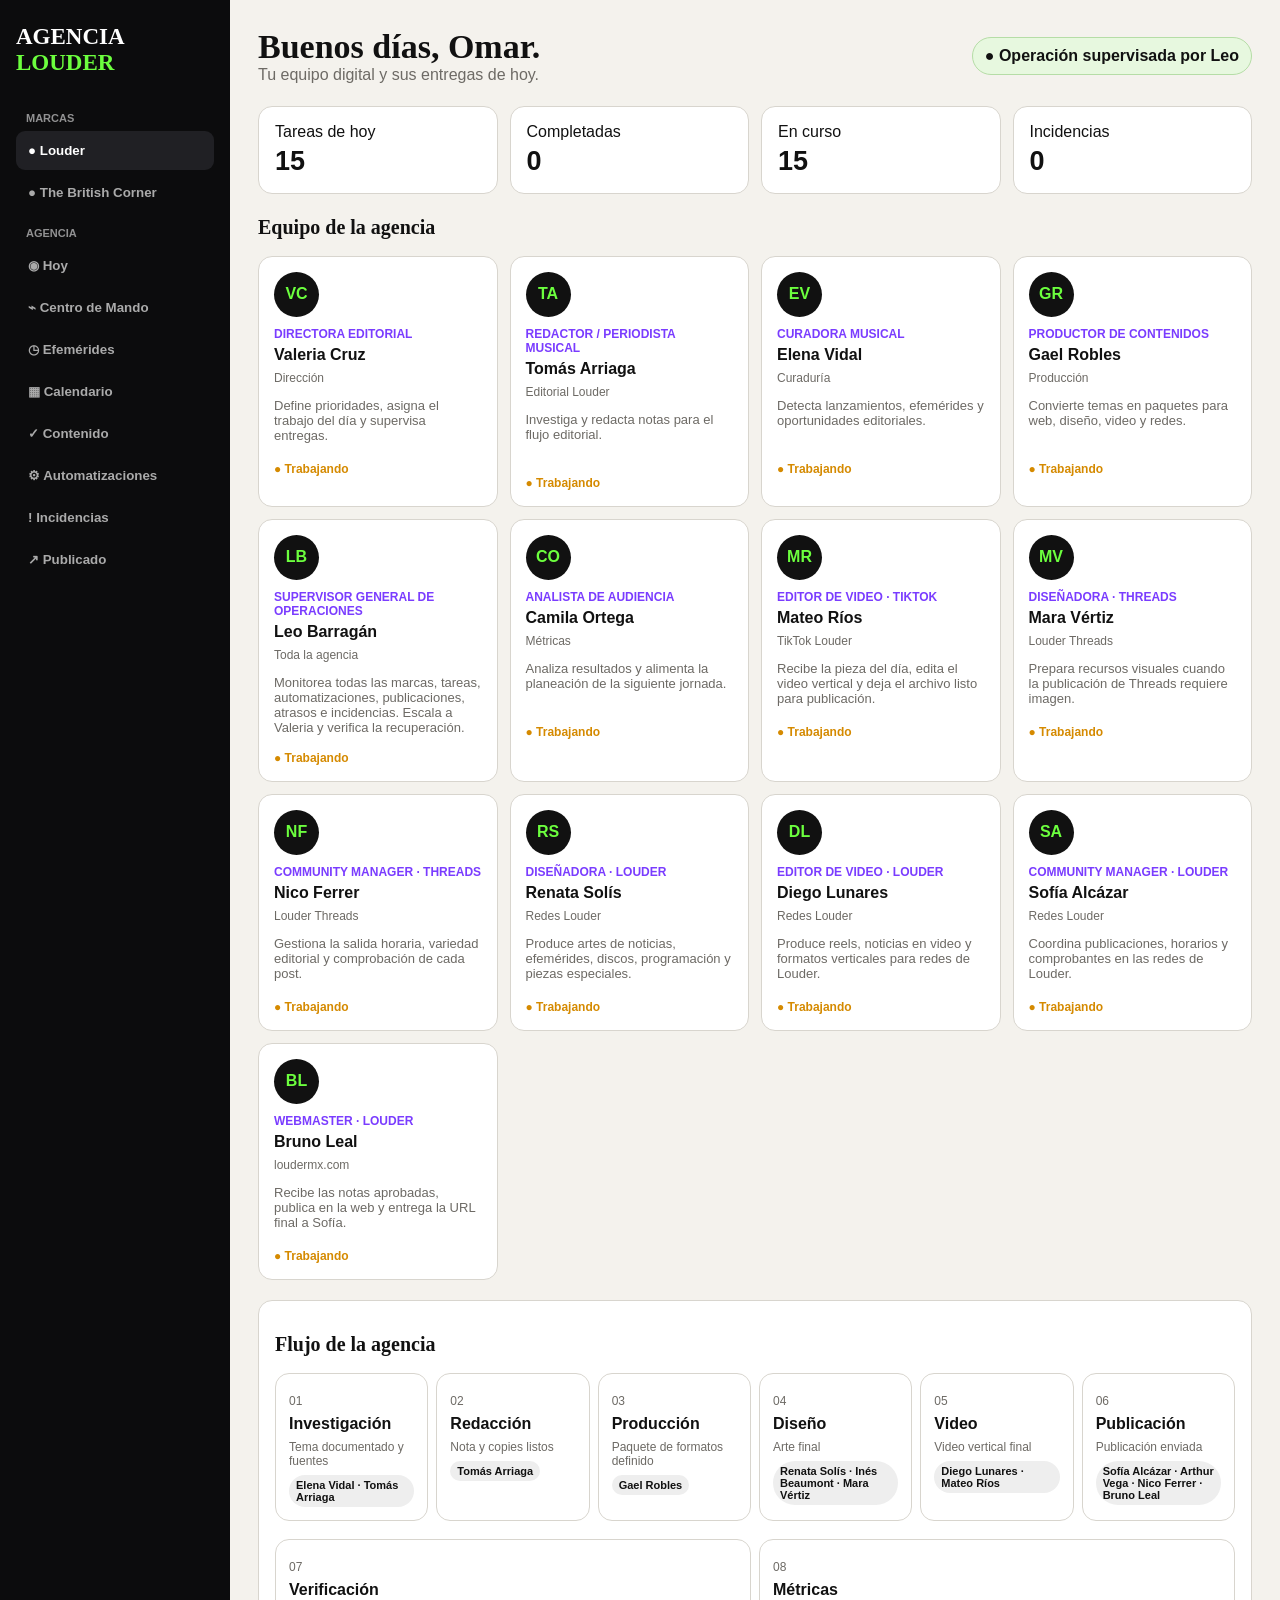
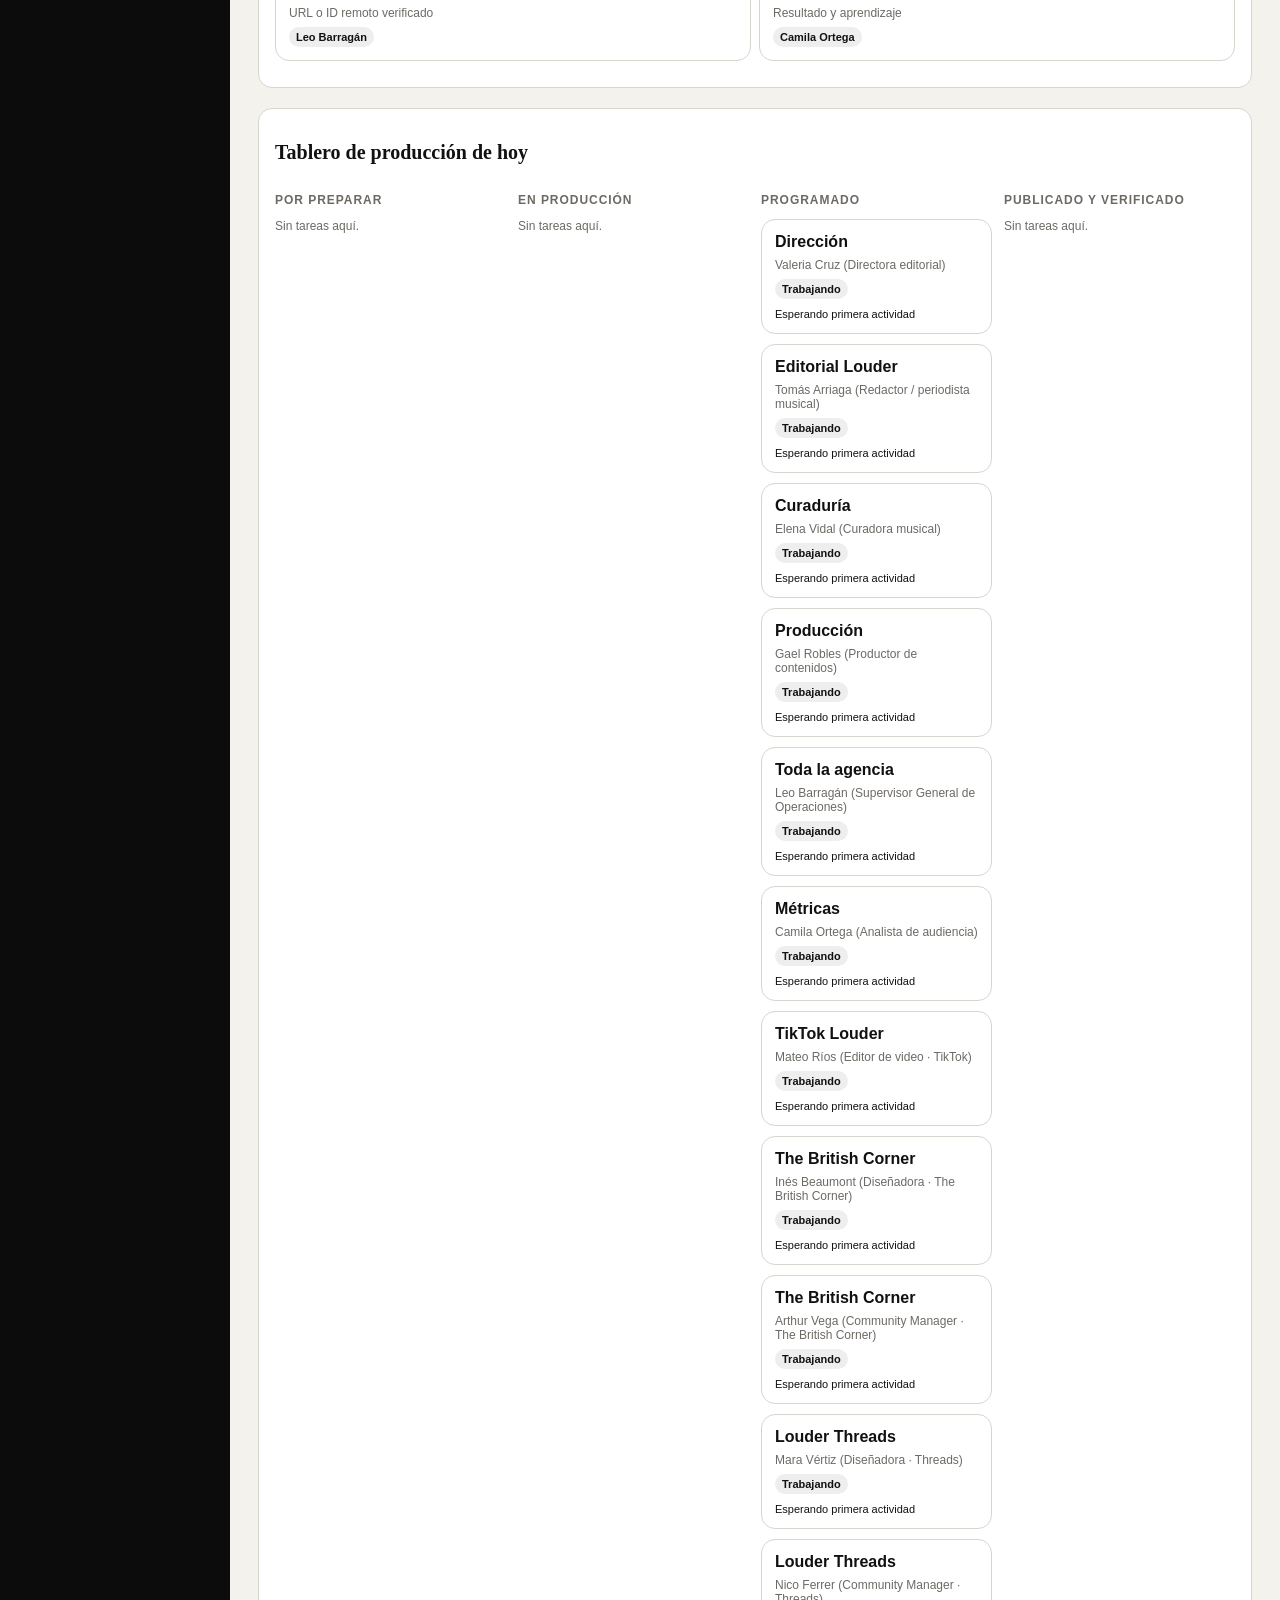
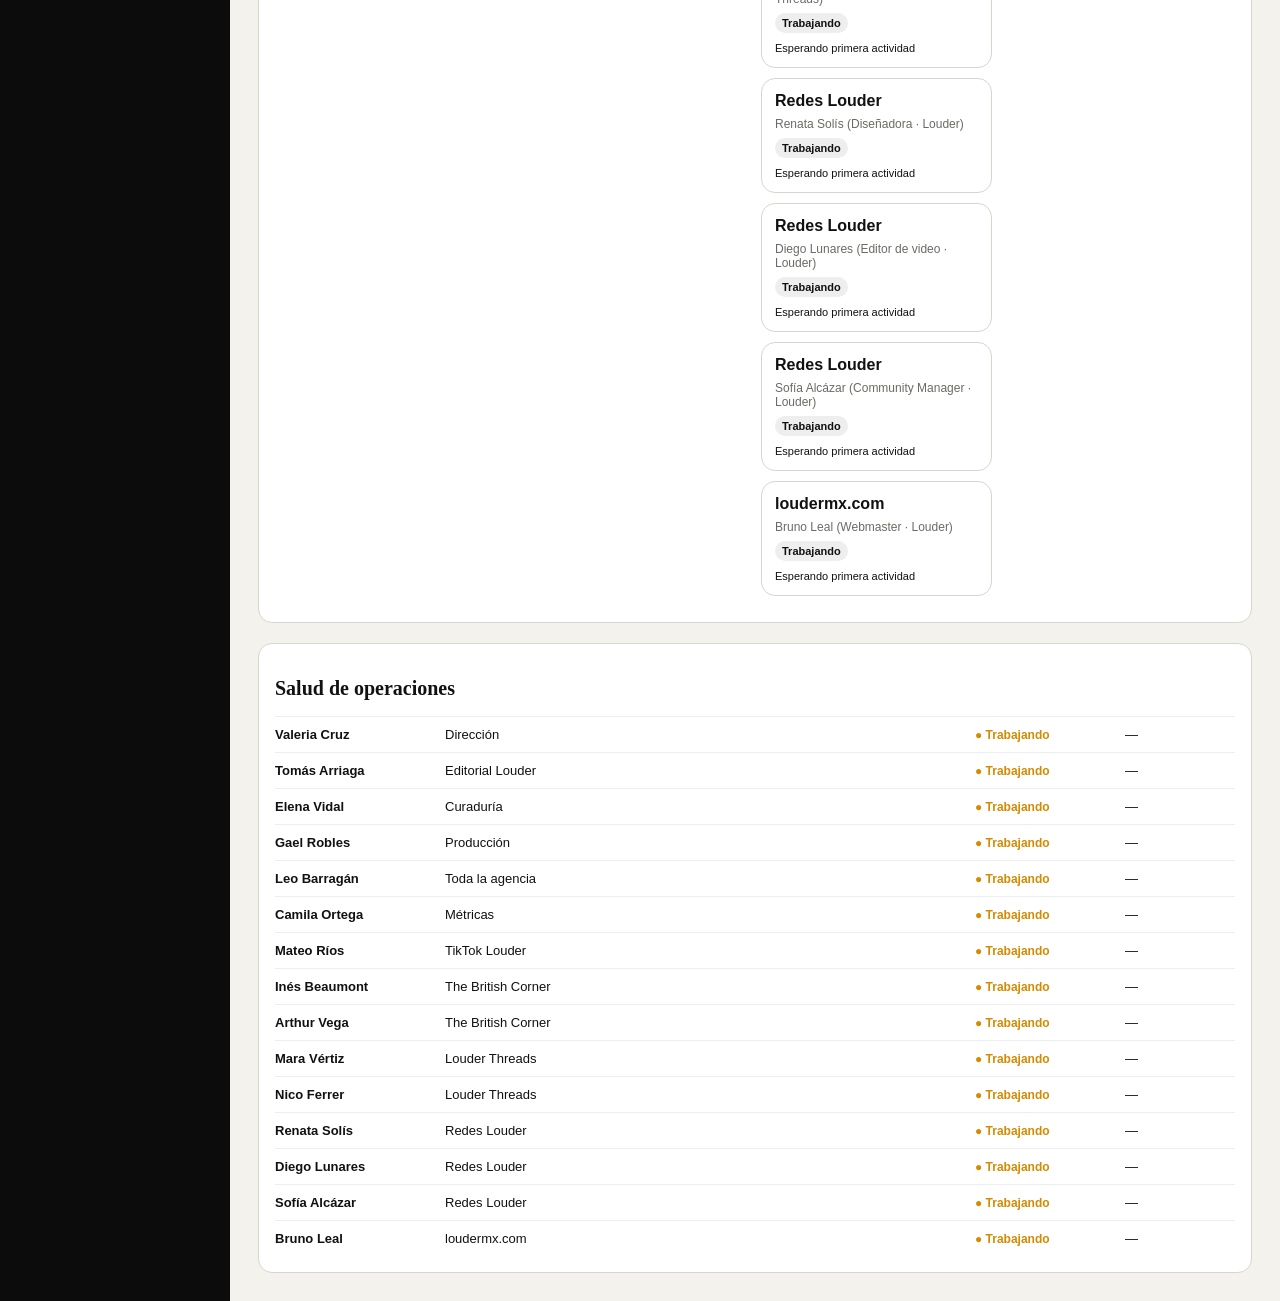
==== commit b26bf755: "Finish Agencia Louder review UI navigation creative studio and agency supervision" ====
--- a/agency/index.html
+++ b/agency/index.html
@@ -61,13 +61,13 @@
 people.forEach(p=>{const s=document.getElementById('cmdTo');if(s&&!s.querySelector('[value="'+p.id+'"]')){const o=document.createElement('option');o.value=p.id;o.textContent=p.name+' ('+p.role+')';s.appendChild(o)}})
 let activeBrand=localStorage.getItem('agenciaBrand')||'louder';
 const brandNames={louder:'Louder',tbc:'The British Corner',antena_radio:'Antena Radio',antena_noticias:'Antena Noticias'};
-function setBrand(b){activeBrand=b;localStorage.setItem('agenciaBrand',b);document.querySelectorAll('.brandBtn').forEach(x=>x.classList.toggle('active',x.dataset.brand===b));['commandBrand','ephemBrand'].forEach(id=>{const e=document.getElementById(id);if(e)e.textContent=brandNames[b]||b});renderCommands();renderTeamBrand();}
+function setBrand(b){activeBrand=b;localStorage.setItem('agenciaBrand',b);document.querySelectorAll('.brandBtn').forEach(x=>x.classList.toggle('active',x.dataset.brand===b));['commandBrand','ephemBrand','designBrand'].forEach(id=>{const e=document.getElementById(id);if(e)e.textContent=brandNames[b]||b});renderCommands();renderTeamBrand();}
 function renderTeamBrand(){const allowed=activeBrand==='tbc'?['valeria','tomas','gael','leo','camila','ines','arthur']:people.filter(p=>!p.area.includes('The British Corner')).map(p=>p.id);document.querySelectorAll('#team .person').forEach(x=>x.style.display=allowed.includes(x.dataset.person)?'block':'none');}
 document.querySelectorAll('.brandBtn').forEach(b=>b.onclick=()=>setBrand(b.dataset.brand));
 const commands=JSON.parse(localStorage.getItem('agenciaLouderCommands')||'[]');
 function renderCommands(){const el=document.getElementById('cmdLog');if(!el)return;el.innerHTML='<h2>Órdenes recientes</h2>'+commands.filter(x=>(x.brand||'louder')===activeBrand).slice().reverse().map(x=>'<div class="row"><b>'+x.to+'</b><span>'+x.text+'</span><span class="tag">'+x.priority+'</span><span>'+x.status+'</span></div>').join('')}
 document.getElementById('sendCmd').onclick=()=>{const to=document.getElementById('cmdTo'),txt=document.getElementById('cmdText');if(!txt.value.trim())return;commands.push({id:Date.now(),brand:activeBrand,to:to.options[to.selectedIndex].text,text:txt.value.trim(),priority:document.getElementById('cmdPriority').value,deadline:document.getElementById('cmdDeadline').value,status:'Asignada a Valeria',created:new Date().toISOString()});localStorage.setItem('agenciaLouderCommands',JSON.stringify(commands));txt.value='';renderCommands();};
-document.querySelectorAll('nav button').forEach(b=>b.onclick=()=>{document.querySelectorAll('nav button').forEach(x=>x.classList.remove('active'));b.classList.add('active');document.getElementById('commandCenter').classList.toggle('hidden',b.dataset.view!=='command');document.getElementById('ephemerisPanel').classList.toggle('hidden',b.dataset.view!=='ephemeris');if(b.dataset.view==='ephemeris')loadEphemeris(7)});
+document.querySelectorAll('nav button').forEach(b=>b.onclick=()=>{document.querySelectorAll('nav button').forEach(x=>x.classList.remove('active'));b.classList.add('active');document.getElementById('commandCenter').classList.toggle('hidden',b.dataset.view!=='command');document.getElementById('ephemerisPanel').classList.toggle('hidden',b.dataset.view!=='ephemeris');document.getElementById('designPanel').classList.toggle('hidden',b.dataset.view!=='design');if(b.dataset.view==='ephemeris')loadEphemeris(7)});
 renderCommands();
 async function loadEphemeris(days=7){const el=document.getElementById('ephemerisList');try{const r=await fetch('../data/radar_2026.json');const j=await r.json();const arr=Array.isArray(j)?j:(j.items||j.releases||j.albums||[]);const now=new Date(), end=new Date(now);end.setDate(end.getDate()+days);const rows=arr.filter(x=>{const ds=x.date||x.release_date||x.released||x.fecha; if(!ds)return false;const d=new Date(ds);const y=now.getFullYear();const a=new Date(y,d.getMonth(),d.getDate());return a>=new Date(y,now.getMonth(),now.getDate())&&a<=end}).slice(0,80);el.innerHTML=rows.map((x,i)=>{const artist=x.artist||x.artist_name||x.band||'Artista';const album=x.album||x.title||x.name||'Lanzamiento';const date=x.date||x.release_date||x.released||x.fecha||'';return '<div class="row"><b>'+artist+'</b><span>'+album+' · '+date+'</span><span class="tag">Efeméride</span><button onclick="assignEphemeris('+i+')" data-artist="'+artist.replace(/"/g,'&quot;')+'" data-album="'+album.replace(/"/g,'&quot;')+'" class="tag">Mandar a diseño + community</button></div>'}).join('')||'<div class="meta">Sin coincidencias en este periodo.</div>';window.ephemRows=rows}catch(e){el.innerHTML='<div class="meta">Sincronizando fuente de efemérides…</div>'}}
 function assignEphemeris(i){const x=(window.ephemRows||[])[i];if(!x)return;const artist=x.artist||x.artist_name||x.band||'Artista',album=x.album||x.title||x.name||'Lanzamiento';document.getElementById('cmdTo').value='valeria';document.getElementById('cmdPriority').value='Alta';document.getElementById('cmdText').value='Efeméride: '+artist+' — '+album+'. Preparar pieza para redes. Renata: diseño. Sofía: copy, programación y publicación. Leo: supervisar ejecución y verificar publicación.';document.getElementById('ephemerisPanel').classList.add('hidden');document.getElementById('commandCenter').classList.remove('hidden');}
@@ -77,7 +77,7 @@
 const label=s=>s==='ok'?'En orden':s==='bad'?'Incidencia':'Trabajando';
 function latest(p){return runs.find(r=>r.repo===p.repo && (r.path||'').endsWith(p.workflow))}
 function draw(){
- const t=document.getElementById('team');t.innerHTML=people.map(p=>{let s=state(latest(p));return '<article class="person"><div class="avatar">'+p.initials+'</div><div class="role">'+p.role+'</div><b>'+p.name+'</b><div class="meta">'+p.area+'</div><p>'+p.desc+'</p><span class="status '+s+'">● '+label(s)+'</span></article>'}).join('');
+ const t=document.getElementById('team');t.innerHTML=people.map(p=>{let s=state(latest(p));return '<article class="person" data-person="'+p.id+'"><div class="avatar">'+p.initials+'</div><div class="role">'+p.role+'</div><b>'+p.name+'</b><div class="meta">'+p.area+'</div><p>'+p.desc+'</p><span class="status '+s+'">● '+label(s)+'</span></article>'}).join('');
  const items=people.map(p=>({p,r:latest(p),s:state(latest(p))}));
  const bad=items.filter(x=>x.s==='bad').length,doing=items.filter(x=>x.s==='wait').length,done=items.filter(x=>x.s==='ok').length;
  tasks.textContent=items.length;document.getElementById('done').textContent=done;document.getElementById('doing').textContent=doing;issues.textContent=bad;
@@ -85,9 +85,22 @@
  items.forEach(x=>{const dest=x.s==='ok'?'published':x.s==='bad'?'production':'scheduled';buckets[dest].push(x)});
  Object.keys(buckets).forEach(k=>document.getElementById(k).innerHTML=buckets[k].map(x=>'<div class="task"><b>'+x.p.area+'</b><div class="meta">'+x.p.name+' ('+x.p.role+')'+'</div><span class="tag">'+label(x.s)+'</span><div class="proof">'+(x.r?'Última actividad: '+new Date(x.r.created_at).toLocaleString('es-MX'):'Esperando primera actividad')+'</div></div>').join('')||'<div class="meta">Sin tareas aquí.</div>');
  document.getElementById('ops').innerHTML=items.map(x=>'<div class="row"><b>'+x.p.name+'</b><span>'+x.p.area+'</span><span class="status '+x.s+'">● '+label(x.s)+'</span><span>'+(x.r?new Date(x.r.created_at).toLocaleTimeString('es-MX',{hour:'2-digit',minute:'2-digit'}):'—')+'</span></div>').join('');
- global.textContent=bad?'● '+bad+' incidencia(s) en recuperación':'● Operación supervisada';
+ global.textContent=bad?'● '+bad+' incidencia(s) en recuperación · Leo supervisa':'● Operación supervisada por Leo';renderTeamBrand();
 }
 async function loadFlow(){try{const w=await (await fetch('./workflow.json')).json();document.getElementById('flow').innerHTML=w.stages.map((s,i)=>'<div class="task" style="flex:1;min-width:135px"><div class="meta">0'+(i+1)+'</div><b>'+s.label+'</b><div class="meta">'+s.output+'</div><span class="tag">'+s.owners.map(id=>{const p=people.find(x=>x.id===id);return p?p.name:'—'}).join(' · ')+'</span></div>').join('')}catch(e){}}
 async function load(){loadFlow();let all=[];for(const repo of repos){try{let j=await (await fetch('https://api.github.com/repos/'+repo+'/actions/runs?per_page=40')).json();(j.workflow_runs||[]).forEach(r=>all.push({...r,repo}))}catch(e){}}runs=all.sort((a,b)=>new Date(b.created_at)-new Date(a.created_at));draw()}
-load();setInterval(load,60000);
+function creativeMode(m){document.getElementById('videoTools').classList.toggle('hidden',m!=='video');document.querySelector('.designStudio').classList.toggle('hidden',m==='video')}
+function videoPreset(p){const presets={news:'9:16 · 60 s · apertura 0–3 s · 5 noticias · cierre · zona segura de subtítulos',songs:'9:16 · 30–45 s · apertura · canción 1 · canción 2 · canción 3 · cierre',ephemeris:'9:16 · 30–60 s · portada/archivo · contexto · dato central · canción · cierre',tbc:'9:16 · 30–60 s · identidad The British Corner · archivo · contexto · cierre'};document.getElementById('videoPresetInfo').textContent=presets[p]}
+let selectedDesignEl=null;const dc=document.getElementById('designCanvas');function dragify(el){let ox=0,oy=0,down=false;el.onpointerdown=e=>{down=true;selectedDesignEl=el;ox=e.clientX-el.offsetLeft;oy=e.clientY-el.offsetTop;el.setPointerCapture(e.pointerId)};el.onpointermove=e=>{if(down){el.style.left=(e.clientX-ox)+'px';el.style.top=(e.clientY-oy)+'px'}};el.onpointerup=()=>down=false}
+document.querySelectorAll('.designEl').forEach(dragify);
+function addDesignText(){const e=document.createElement('div');e.className='designEl designText';e.contentEditable=true;e.textContent='Nuevo texto';e.style.top='100px';dc.appendChild(e);dragify(e);selectedDesignEl=e}
+function addDesignShape(){const e=document.createElement('div');e.className='designEl';e.style.cssText='left:40px;top:180px;width:180px;height:90px;background:#6cff3e';dc.appendChild(e);dragify(e);selectedDesignEl=e}
+function addDesignImage(inp){const f=inp.files[0];if(!f)return;const e=document.createElement('img');e.className='designEl';e.style.cssText='left:40px;top:180px;width:220px';e.src=URL.createObjectURL(f);dc.appendChild(e);dragify(e);selectedDesignEl=e}
+function setCanvas(w,h){dc.style.width=Math.round(w*.375)+'px';dc.style.height=Math.round(h*.375)+'px';dc.dataset.size=w+'×'+h}
+function applyFont(v){if(selectedDesignEl)selectedDesignEl.style.fontFamily=v+',sans-serif'}
+function applySize(v){if(selectedDesignEl)selectedDesignEl.style.fontSize=v+'px'}
+function setBg(v){dc.style.background=v}
+function clearCanvas(){dc.innerHTML='';addDesignText()}
+function saveTemplate(){const n=document.getElementById('templateName').value.trim()||'Machote';const all=JSON.parse(localStorage.getItem('agenciaTemplates')||'[]');all.push({name:n,brand:activeBrand,html:dc.innerHTML,size:dc.dataset.size||'1080×1350',created:new Date().toISOString()});localStorage.setItem('agenciaTemplates',JSON.stringify(all));document.getElementById('templateSaved').textContent='Guardado: '+n}
+load();setBrand(activeBrand);setInterval(load,60000);
 </script></body></html>
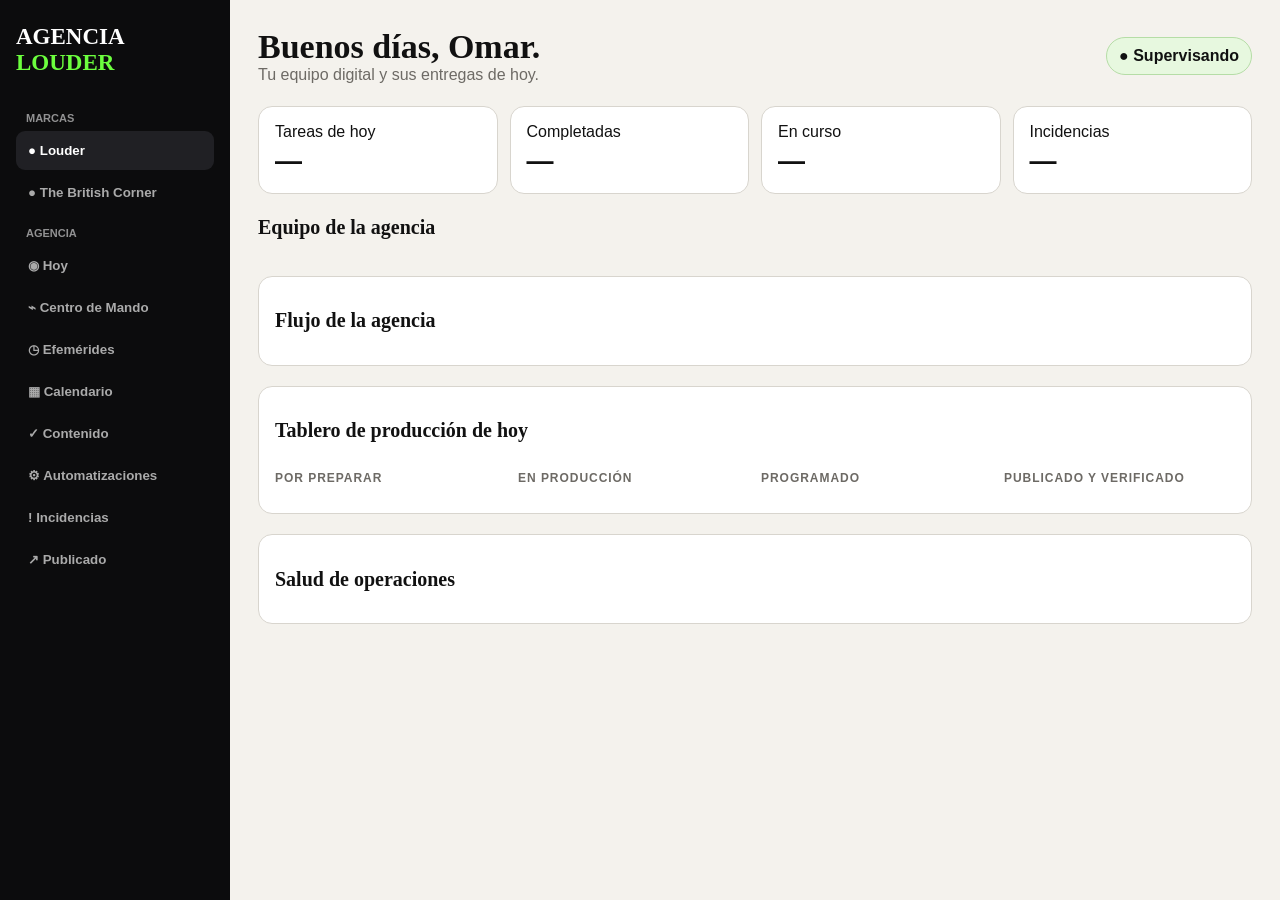
==== commit 1396ef8b: "Add Louder accreditation tracking desk" ====
--- a/agency/index.html
+++ b/agency/index.html
@@ -67,10 +67,16 @@
 const commands=JSON.parse(localStorage.getItem('agenciaLouderCommands')||'[]');
 function renderCommands(){const el=document.getElementById('cmdLog');if(!el)return;el.innerHTML='<h2>Órdenes recientes</h2>'+commands.filter(x=>(x.brand||'louder')===activeBrand).slice().reverse().map(x=>'<div class="row"><b>'+x.to+'</b><span>'+x.text+'</span><span class="tag">'+x.priority+'</span><span>'+x.status+'</span></div>').join('')}
 document.getElementById('sendCmd').onclick=()=>{const to=document.getElementById('cmdTo'),txt=document.getElementById('cmdText');if(!txt.value.trim())return;commands.push({id:Date.now(),brand:activeBrand,to:to.options[to.selectedIndex].text,text:txt.value.trim(),priority:document.getElementById('cmdPriority').value,deadline:document.getElementById('cmdDeadline').value,status:'Asignada a Valeria',created:new Date().toISOString()});localStorage.setItem('agenciaLouderCommands',JSON.stringify(commands));txt.value='';renderCommands();};
-document.querySelectorAll('nav button').forEach(b=>b.onclick=()=>{document.querySelectorAll('nav button').forEach(x=>x.classList.remove('active'));b.classList.add('active');document.getElementById('commandCenter').classList.toggle('hidden',b.dataset.view!=='command');document.getElementById('ephemerisPanel').classList.toggle('hidden',b.dataset.view!=='ephemeris');document.getElementById('designPanel').classList.toggle('hidden',b.dataset.view!=='design');if(b.dataset.view==='ephemeris')loadEphemeris(7)});
+document.querySelectorAll('nav button').forEach(b=>b.onclick=()=>{document.querySelectorAll('nav button').forEach(x=>x.classList.remove('active'));b.classList.add('active');document.getElementById('commandCenter').classList.toggle('hidden',b.dataset.view!=='command');document.getElementById('ephemerisPanel').classList.toggle('hidden',b.dataset.view!=='ephemeris');document.getElementById('designPanel').classList.toggle('hidden',b.dataset.view!=='design');document.getElementById('credentialsPanel').classList.toggle('hidden',b.dataset.view!=='credentials'||activeBrand!=='louder');if(b.dataset.view==='ephemeris')loadEphemeris(7)});
 renderCommands();
 async function loadEphemeris(days=7){const el=document.getElementById('ephemerisList');try{const r=await fetch('../data/radar_2026.json');const j=await r.json();const arr=Array.isArray(j)?j:(j.items||j.releases||j.albums||[]);const now=new Date(), end=new Date(now);end.setDate(end.getDate()+days);const rows=arr.filter(x=>{const ds=x.date||x.release_date||x.released||x.fecha; if(!ds)return false;const d=new Date(ds);const y=now.getFullYear();const a=new Date(y,d.getMonth(),d.getDate());return a>=new Date(y,now.getMonth(),now.getDate())&&a<=end}).slice(0,80);el.innerHTML=rows.map((x,i)=>{const artist=x.artist||x.artist_name||x.band||'Artista';const album=x.album||x.title||x.name||'Lanzamiento';const date=x.date||x.release_date||x.released||x.fecha||'';return '<div class="row"><b>'+artist+'</b><span>'+album+' · '+date+'</span><span class="tag">Efeméride</span><button onclick="assignEphemeris('+i+')" data-artist="'+artist.replace(/"/g,'&quot;')+'" data-album="'+album.replace(/"/g,'&quot;')+'" class="tag">Mandar a diseño + community</button></div>'}).join('')||'<div class="meta">Sin coincidencias en este periodo.</div>';window.ephemRows=rows}catch(e){el.innerHTML='<div class="meta">Sincronizando fuente de efemérides…</div>'}}
 function assignEphemeris(i){const x=(window.ephemRows||[])[i];if(!x)return;const artist=x.artist||x.artist_name||x.band||'Artista',album=x.album||x.title||x.name||'Lanzamiento';document.getElementById('cmdTo').value='valeria';document.getElementById('cmdPriority').value='Alta';document.getElementById('cmdText').value='Efeméride: '+artist+' — '+album+'. Preparar pieza para redes. Renata: diseño. Sofía: copy, programación y publicación. Leo: supervisar ejecución y verificar publicación.';document.getElementById('ephemerisPanel').classList.add('hidden');document.getElementById('commandCenter').classList.remove('hidden');}
+
+const credentials=JSON.parse(localStorage.getItem('louderCredentials')||'[]');
+function saveCredentials(){localStorage.setItem('louderCredentials',JSON.stringify(credentials));renderCredentials()}
+function renderCredentials(){const groups={todo:[],follow:[],ok:[],proof:[]};credentials.forEach(x=>(groups[x.stage]||groups.todo).push(x));const card=x=>'<div class="task"><b>'+x.event+'</b><div class="meta">'+x.org+' · '+(x.date||'Sin fecha')+'</div><div class="meta">'+x.contact+'</div><span class="tag">'+x.owner+'</span><button class="tag" onclick="advanceCredential('+x.id+')">Avanzar</button></div>';[['credTodo','todo'],['credFollow','follow'],['credOk','ok'],['credProof','proof']].forEach(([id,k])=>{const e=document.getElementById(id);if(e)e.innerHTML=groups[k].map(card).join('')||'<div class="meta">Sin pendientes.</div>'});[['credPending','todo'],['credWaiting','follow'],['credApproved','ok'],['credCoverage','proof']].forEach(([id,k])=>{const e=document.getElementById(id);if(e)e.textContent=groups[k].length})}
+function advanceCredential(id){const x=credentials.find(a=>a.id===id);if(!x)return;const seq=['todo','follow','ok','proof'];x.stage=seq[Math.min(seq.indexOf(x.stage)+1,3)];x.owner=x.stage==='todo'?'Paula':x.stage==='follow'?'Mariana':x.stage==='ok'?'Mariana':'Leo';saveCredentials()}
+document.getElementById('addCred').onclick=()=>{const ev=document.getElementById('credEvent');if(!ev.value.trim())return;credentials.push({id:Date.now(),event:ev.value.trim(),org:document.getElementById('credOrg').value.trim(),date:document.getElementById('credDate').value,contact:document.getElementById('credContact').value.trim(),type:document.getElementById('credType').value,stage:'todo',owner:'Paula'});ev.value='';saveCredentials()};renderCredentials();
 const repos=[...new Set(people.map(p=>p.repo)), 'omaralejandronoriega-sudo/louder-prensa'];
 let runs=[];
 const state=r=>!r?'wait':(['failure','cancelled','timed_out'].includes(r.conclusion)?'bad':(r.status!=='completed'?'wait':(r.conclusion==='success'?'ok':'wait')));
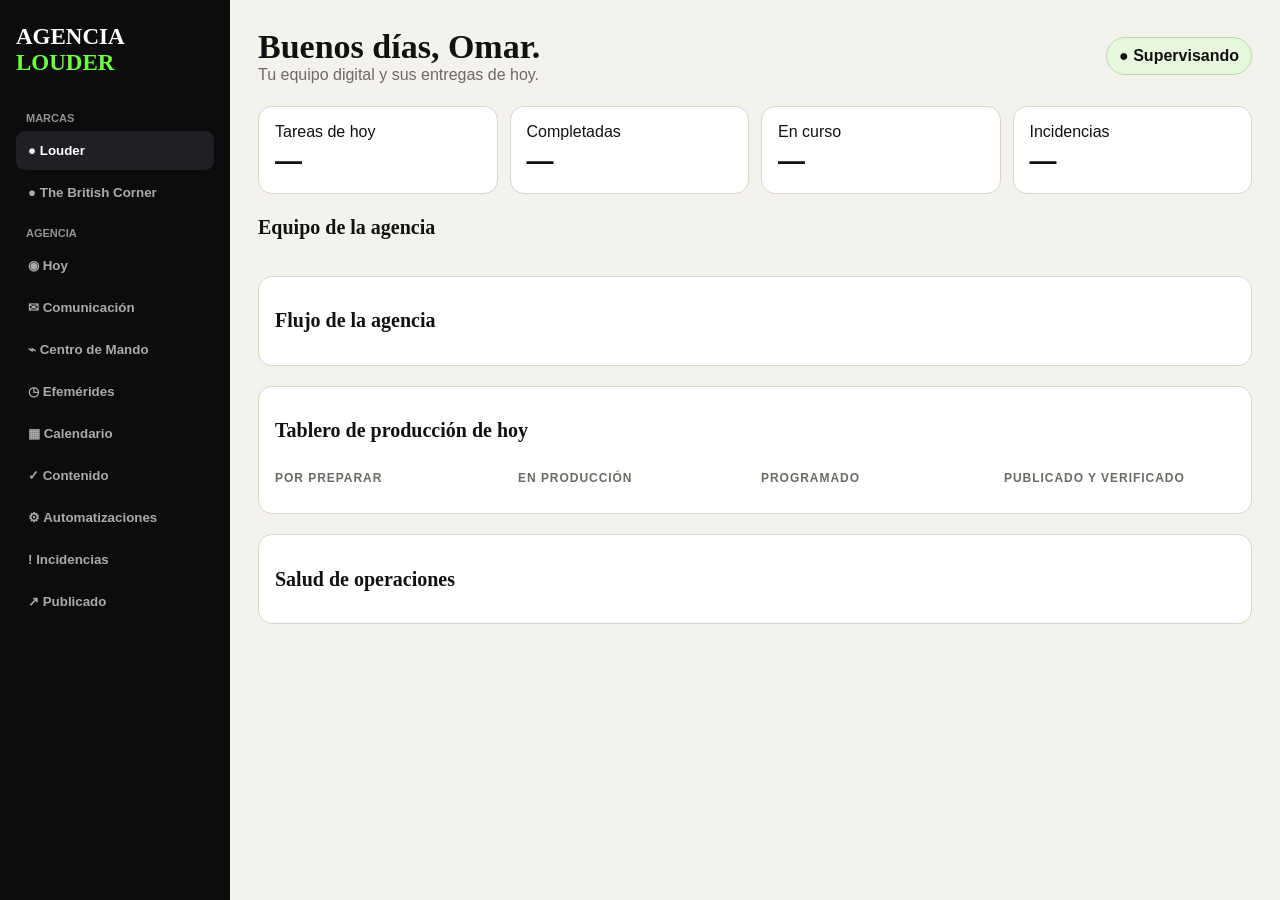
==== commit 0140a605: "Add agency team communication center" ====
--- a/agency/index.html
+++ b/agency/index.html
@@ -8,14 +8,15 @@
 main{padding:28px;max-width:1500px;width:100%}.head{display:flex;justify-content:space-between;gap:20px;align-items:center}.head h1{font:900 34px Georgia,serif;margin:0}.live{background:#e7f8df;border:1px solid #b5dda6;padding:9px 12px;border-radius:999px;font-weight:800}
 .metrics{display:grid;grid-template-columns:repeat(4,1fr);gap:12px;margin:22px 0}.metric,.person,.task,.panel{background:var(--card);border:1px solid var(--line);border-radius:14px}.metric{padding:16px}.metric strong{display:block;font-size:27px;margin-top:5px}
 h2{font:900 20px Georgia,serif}.team{display:grid;grid-template-columns:repeat(4,1fr);gap:12px}.person{padding:15px}.avatar{width:45px;height:45px;border-radius:50%;display:grid;place-items:center;background:#111;color:var(--green);font-weight:900}.role{color:var(--purple);font-weight:900;font-size:12px;text-transform:uppercase;margin:10px 0 5px}.person p{font-size:13px;color:var(--muted);min-height:48px}.status{font-size:12px;font-weight:900}.ok{color:#258113}.bad{color:var(--red)}.wait{color:var(--amber)}
-.board{display:grid;grid-template-columns:repeat(4,1fr);gap:12px;margin-top:12px}.column{min-width:0}.column h3{text-transform:uppercase;font-size:12px;letter-spacing:.08em;color:var(--muted)}.task{padding:13px;margin-bottom:10px}.task b{display:block}.meta{font-size:12px;color:var(--muted);margin:7px 0}.tag{display:inline-block;background:#eee;border-radius:99px;padding:4px 7px;font-size:11px;font-weight:800}.proof{margin-top:9px;font-size:11px}.panel{padding:16px;margin-top:20px}.row{display:grid;grid-template-columns:160px 1fr 140px 110px;gap:10px;border-top:1px solid #eee;padding:10px 0;align-items:center;font-size:13px}.hidden{display:none}
-@media(max-width:1000px){.app{grid-template-columns:1fr}aside{display:none}.metrics,.team,.board{grid-template-columns:1fr 1fr}.row{grid-template-columns:1fr}}@media(max-width:650px){main{padding:16px}.metrics,.team,.board{grid-template-columns:1fr}}
+.board{display:grid;grid-template-columns:repeat(4,1fr);gap:12px;margin-top:12px}.column{min-width:0}.column h3{text-transform:uppercase;font-size:12px;letter-spacing:.08em;color:var(--muted)}.task{padding:13px;margin-bottom:10px}.task b{display:block}.meta{font-size:12px;color:var(--muted);margin:7px 0}.tag{display:inline-block;background:#eee;border-radius:99px;padding:4px 7px;font-size:11px;font-weight:800}.proof{margin-top:9px;font-size:11px}.panel{padding:16px;margin-top:20px}
+.comms{display:grid;grid-template-columns:280px 1fr;min-height:560px;overflow:hidden;padding:0}.contacts{border-right:1px solid var(--line);padding:12px;background:#faf9f6}.contact{display:flex;gap:10px;align-items:center;padding:10px;border-radius:10px;cursor:pointer}.contact:hover,.contact.active{background:#ece9e2}.contact .avatar{width:38px;height:38px;flex:0 0 38px}.contact b{font-size:13px}.contact small{display:block;color:var(--muted);white-space:nowrap;overflow:hidden;text-overflow:ellipsis;max-width:185px}.chat{display:flex;flex-direction:column;min-width:0}.chatHead{padding:15px 18px;border-bottom:1px solid var(--line);display:flex;align-items:center;gap:10px}.messages{padding:18px;flex:1;overflow:auto;max-height:430px;background:#fff}.msg{max-width:76%;padding:10px 12px;border-radius:13px;margin:7px 0;font-size:13px;line-height:1.45}.msg.me{margin-left:auto;background:#111;color:#fff;border-bottom-right-radius:4px}.msg.agent{background:#efede7;border-bottom-left-radius:4px}.msg .time{display:block;font-size:10px;opacity:.55;margin-top:5px}.composer{border-top:1px solid var(--line);padding:12px;display:flex;gap:8px}.composer textarea{flex:1;resize:none;border:1px solid var(--line);border-radius:9px;padding:11px;font:inherit;min-height:48px}.composer button{background:#111;color:#fff;border:0;border-radius:9px;padding:0 18px;font-weight:900}.unread{margin-left:auto;background:var(--purple);color:#fff;border-radius:99px;padding:2px 7px;font-size:10px;font-weight:900}.row{display:grid;grid-template-columns:160px 1fr 140px 110px;gap:10px;border-top:1px solid #eee;padding:10px 0;align-items:center;font-size:13px}.hidden{display:none}
+@media(max-width:1000px){.app{grid-template-columns:1fr}aside{display:none}.metrics,.team,.board{grid-template-columns:1fr 1fr}.row{grid-template-columns:1fr}}@media(max-width:650px){main{padding:16px}.metrics,.team,.board{grid-template-columns:1fr}.comms{grid-template-columns:1fr}.contacts{border-right:0;border-bottom:1px solid var(--line);max-height:210px;overflow:auto}.messages{max-height:360px}.msg{max-width:88%}}
 </style></head><body><div class="app"><aside><div class="logo">AGENCIA <b>LOUDER</b></div><nav>
 <div style="padding:8px 10px 4px;font-size:11px;font-weight:900;opacity:.55;text-transform:uppercase">Marcas</div>
 <button class="brandBtn active" data-brand="louder">● Louder</button>
 <button class="brandBtn" data-brand="tbc">● The British Corner</button>
 <div style="padding:12px 10px 4px;font-size:11px;font-weight:900;opacity:.55;text-transform:uppercase">Agencia</div>
-<button data-view="today">◉ Hoy</button><button data-view="command">⌁ Centro de Mando</button><button data-view="ephemeris">◷ Efemérides</button><button>▦ Calendario</button><button>✓ Contenido</button><button>⚙ Automatizaciones</button><button>! Incidencias</button><button>↗ Publicado</button>
+<button data-view="today">◉ Hoy</button><button data-view="comms">✉ Comunicación</button><button data-view="command">⌁ Centro de Mando</button><button data-view="ephemeris">◷ Efemérides</button><button>▦ Calendario</button><button>✓ Contenido</button><button>⚙ Automatizaciones</button><button>! Incidencias</button><button>↗ Publicado</button>
 </nav></aside><main>
 <div class="head"><div><h1>Buenos días, Omar.</h1><div style="color:var(--muted)">Tu equipo digital y sus entregas de hoy.</div></div><div class="live" id="global">● Supervisando</div></div>
 <section id="ephemerisPanel" class="panel hidden">
@@ -23,6 +24,11 @@
 <div class="meta">Próximos aniversarios y oportunidades para convertir en contenido.</div>
 <div style="display:flex;gap:8px;margin:12px 0;flex-wrap:wrap"><button class="tag" onclick="loadEphemeris(0)">Hoy</button><button class="tag" onclick="loadEphemeris(7)">Próximos 7 días</button><button class="tag" onclick="loadEphemeris(30)">Próximos 30 días</button></div>
 <div id="ephemerisList"><div class="meta">Cargando calendario editorial…</div></div>
+</section>
+<section id="communicationsPanel" class="panel comms hidden">
+<div class="contacts"><div style="padding:7px 8px 12px"><b>Mensajes</b><div class="meta">Equipo Agencia Louder</div></div><div id="contactList"></div></div>
+<div class="chat"><div class="chatHead" id="chatHead"><div class="avatar">LB</div><div><b>Leo Barragán</b><div class="meta">Supervisor General de Operaciones · disponible</div></div></div><div class="messages" id="messages"></div>
+<div class="composer"><textarea id="messageText" placeholder="Escribe un mensaje…"></textarea><button id="sendMessage">Enviar</button></div></div>
 </section>
 <section id="commandCenter" class="panel hidden">
 <h2>Centro de Mando · <span id="commandBrand">Louder</span></h2>
@@ -61,13 +67,41 @@
 people.forEach(p=>{const s=document.getElementById('cmdTo');if(s&&!s.querySelector('[value="'+p.id+'"]')){const o=document.createElement('option');o.value=p.id;o.textContent=p.name+' ('+p.role+')';s.appendChild(o)}})
 let activeBrand=localStorage.getItem('agenciaBrand')||'louder';
 const brandNames={louder:'Louder',tbc:'The British Corner',antena_radio:'Antena Radio',antena_noticias:'Antena Noticias'};
-function setBrand(b){activeBrand=b;localStorage.setItem('agenciaBrand',b);document.querySelectorAll('.brandBtn').forEach(x=>x.classList.toggle('active',x.dataset.brand===b));['commandBrand','ephemBrand','designBrand'].forEach(id=>{const e=document.getElementById(id);if(e)e.textContent=brandNames[b]||b});renderCommands();renderTeamBrand();}
+function setBrand(b){activeBrand=b;localStorage.setItem('agenciaBrand',b);document.querySelectorAll('.brandBtn').forEach(x=>x.classList.toggle('active',x.dataset.brand===b));['commandBrand','ephemBrand','designBrand'].forEach(id=>{const e=document.getElementById(id);if(e)e.textContent=brandNames[b]||b});renderCommands();renderTeamBrand();renderContacts();}
 function renderTeamBrand(){const allowed=activeBrand==='tbc'?['valeria','tomas','gael','leo','camila','ines','arthur']:people.filter(p=>!p.area.includes('The British Corner')).map(p=>p.id);document.querySelectorAll('#team .person').forEach(x=>x.style.display=allowed.includes(x.dataset.person)?'block':'none');}
 document.querySelectorAll('.brandBtn').forEach(b=>b.onclick=()=>setBrand(b.dataset.brand));
+
+let activeChat=localStorage.getItem('agenciaActiveChat')||'leo';
+let chats=JSON.parse(localStorage.getItem('agenciaChats')||'{}');
+const chatSeed={
+leo:'Omar, estoy supervisando la operación general. Aquí voy a concentrar incidencias, retrasos y entregas que necesiten tu atención.',
+valeria:'Omar, aquí puedes darme instrucciones editoriales directamente. Yo las convierto en prioridades y asignaciones para el equipo.',
+sofia:'Omar, este canal es para publicaciones de Louder, horarios, copys y comprobación de salidas.',
+renata:'Omar, aquí revisamos diseños, machotes y piezas gráficas de Louder.',
+camila:'Omar, aquí te reporto métricas, rendimiento y cambios relevantes de audiencia.',
+arthur:'Omar, aquí llevo la operación y publicaciones de The British Corner.'
+};
+function ensureChat(id){if(!chats[id])chats[id]=[{from:'agent',text:chatSeed[id]||('Omar, soy '+(people.find(p=>p.id===id)||{}).name+'. Este es mi canal directo contigo.'),time:new Date().toISOString(),read:true}];return chats[id]}
+function saveChats(){localStorage.setItem('agenciaChats',JSON.stringify(chats))}
+function visiblePeople(){return activeBrand==='tbc'?people.filter(p=>['valeria','tomas','gael','leo','camila','ines','arthur'].includes(p.id)):people.filter(p=>!p.area.includes('The British Corner'))}
+function renderContacts(){const el=document.getElementById('contactList');if(!el)return;el.innerHTML=visiblePeople().map(p=>{const ch=ensureChat(p.id),last=ch[ch.length-1],un=ch.filter(m=>m.from==='agent'&&!m.read).length;return '<div class="contact '+(p.id===activeChat?'active':'')+'" onclick="openChat(\''+p.id+'\')"><div class="avatar">'+p.initials+'</div><div style="min-width:0"><b>'+p.name+'</b><small>'+(last?last.text:p.role)+'</small></div>'+(un?'<span class="unread">'+un+'</span>':'')+'</div>'}).join('');saveChats()}
+function openChat(id){activeChat=id;localStorage.setItem('agenciaActiveChat',id);ensureChat(id).forEach(m=>m.read=true);saveChats();const p=people.find(x=>x.id===id);if(!p)return;document.getElementById('chatHead').innerHTML='<div class="avatar">'+p.initials+'</div><div><b>'+p.name+'</b><div class="meta">'+p.role+' · '+p.area+'</div></div>';renderMessages();renderContacts()}
+function renderMessages(){const el=document.getElementById('messages');if(!el)return;const ch=ensureChat(activeChat);el.innerHTML=ch.map(m=>'<div class="msg '+(m.from==='me'?'me':'agent')+'">'+m.text.replace(/</g,'&lt;')+'<span class="time">'+new Date(m.time).toLocaleString('es-MX',{hour:'2-digit',minute:'2-digit',day:'2-digit',month:'short'})+'</span></div>').join('');el.scrollTop=el.scrollHeight}
+function agentReply(p,text){const t=text.toLowerCase();if(p.id==='leo')return t.includes('estado')||t.includes('como va')?'Estoy revisando el tablero completo. Las incidencias que detecte las concentraré aquí y sólo te escalaré las que requieran decisión.':'Recibido. Lo incorporo al seguimiento general y vigilo que tenga responsable, estado y comprobante.';
+if(p.id==='valeria')return 'Recibido. Lo tomo como instrucción editorial y lo paso al flujo de producción con seguimiento hasta entrega.';
+if(p.id==='sofia'||p.id==='arthur'||p.id==='nico')return 'Recibido. Lo incorporo a la operación de publicaciones y te reporto aquí el estado y el comprobante.';
+if(p.id==='renata'||p.id==='ines'||p.id==='mara')return 'Recibido. Lo tomo para diseño y mantengo aquí la revisión de la pieza y sus cambios.';
+if(p.id==='diego'||p.id==='mateo')return 'Recibido. Lo tomo para video y dejo registrado aquí el avance de producción.';
+if(p.id==='camila')return 'Recibido. Lo reviso desde métricas y te devuelvo el resultado en este mismo canal.';
+return 'Recibido. Lo incorporo a mis pendientes y mantengo el seguimiento en este canal.'}
+function sendChat(){const box=document.getElementById('messageText'),text=box.value.trim();if(!text)return;const p=people.find(x=>x.id===activeChat);const ch=ensureChat(activeChat);ch.push({from:'me',text,time:new Date().toISOString(),read:true});box.value='';saveChats();renderMessages();renderContacts();setTimeout(()=>{ch.push({from:'agent',text:agentReply(p,text),time:new Date().toISOString(),read:true});saveChats();renderMessages();renderContacts()},450)}
+document.getElementById('sendMessage').onclick=sendChat;document.getElementById('messageText').addEventListener('keydown',e=>{if(e.key==='Enter'&&!e.shiftKey){e.preventDefault();sendChat()}});
+renderContacts();openChat(activeChat);
+
 const commands=JSON.parse(localStorage.getItem('agenciaLouderCommands')||'[]');
 function renderCommands(){const el=document.getElementById('cmdLog');if(!el)return;el.innerHTML='<h2>Órdenes recientes</h2>'+commands.filter(x=>(x.brand||'louder')===activeBrand).slice().reverse().map(x=>'<div class="row"><b>'+x.to+'</b><span>'+x.text+'</span><span class="tag">'+x.priority+'</span><span>'+x.status+'</span></div>').join('')}
 document.getElementById('sendCmd').onclick=()=>{const to=document.getElementById('cmdTo'),txt=document.getElementById('cmdText');if(!txt.value.trim())return;commands.push({id:Date.now(),brand:activeBrand,to:to.options[to.selectedIndex].text,text:txt.value.trim(),priority:document.getElementById('cmdPriority').value,deadline:document.getElementById('cmdDeadline').value,status:'Asignada a Valeria',created:new Date().toISOString()});localStorage.setItem('agenciaLouderCommands',JSON.stringify(commands));txt.value='';renderCommands();};
-document.querySelectorAll('nav button').forEach(b=>b.onclick=()=>{document.querySelectorAll('nav button').forEach(x=>x.classList.remove('active'));b.classList.add('active');document.getElementById('commandCenter').classList.toggle('hidden',b.dataset.view!=='command');document.getElementById('ephemerisPanel').classList.toggle('hidden',b.dataset.view!=='ephemeris');document.getElementById('designPanel').classList.toggle('hidden',b.dataset.view!=='design');document.getElementById('credentialsPanel').classList.toggle('hidden',b.dataset.view!=='credentials'||activeBrand!=='louder');if(b.dataset.view==='ephemeris')loadEphemeris(7)});
+document.querySelectorAll('nav button').forEach(b=>b.onclick=()=>{document.querySelectorAll('nav button').forEach(x=>x.classList.remove('active'));b.classList.add('active');document.getElementById('commandCenter').classList.toggle('hidden',b.dataset.view!=='command');document.getElementById('communicationsPanel').classList.toggle('hidden',b.dataset.view!=='comms');document.getElementById('ephemerisPanel').classList.toggle('hidden',b.dataset.view!=='ephemeris');document.getElementById('designPanel').classList.toggle('hidden',b.dataset.view!=='design');document.getElementById('credentialsPanel').classList.toggle('hidden',b.dataset.view!=='credentials'||activeBrand!=='louder');if(b.dataset.view==='ephemeris')loadEphemeris(7)});
 renderCommands();
 async function loadEphemeris(days=7){const el=document.getElementById('ephemerisList');try{const r=await fetch('../data/radar_2026.json');const j=await r.json();const arr=Array.isArray(j)?j:(j.items||j.releases||j.albums||[]);const now=new Date(), end=new Date(now);end.setDate(end.getDate()+days);const rows=arr.filter(x=>{const ds=x.date||x.release_date||x.released||x.fecha; if(!ds)return false;const d=new Date(ds);const y=now.getFullYear();const a=new Date(y,d.getMonth(),d.getDate());return a>=new Date(y,now.getMonth(),now.getDate())&&a<=end}).slice(0,80);el.innerHTML=rows.map((x,i)=>{const artist=x.artist||x.artist_name||x.band||'Artista';const album=x.album||x.title||x.name||'Lanzamiento';const date=x.date||x.release_date||x.released||x.fecha||'';return '<div class="row"><b>'+artist+'</b><span>'+album+' · '+date+'</span><span class="tag">Efeméride</span><button onclick="assignEphemeris('+i+')" data-artist="'+artist.replace(/"/g,'&quot;')+'" data-album="'+album.replace(/"/g,'&quot;')+'" class="tag">Mandar a diseño + community</button></div>'}).join('')||'<div class="meta">Sin coincidencias en este periodo.</div>';window.ephemRows=rows}catch(e){el.innerHTML='<div class="meta">Sincronizando fuente de efemérides…</div>'}}
 function assignEphemeris(i){const x=(window.ephemRows||[])[i];if(!x)return;const artist=x.artist||x.artist_name||x.band||'Artista',album=x.album||x.title||x.name||'Lanzamiento';document.getElementById('cmdTo').value='valeria';document.getElementById('cmdPriority').value='Alta';document.getElementById('cmdText').value='Efeméride: '+artist+' — '+album+'. Preparar pieza para redes. Renata: diseño. Sofía: copy, programación y publicación. Leo: supervisar ejecución y verificar publicación.';document.getElementById('ephemerisPanel').classList.add('hidden');document.getElementById('commandCenter').classList.remove('hidden');}
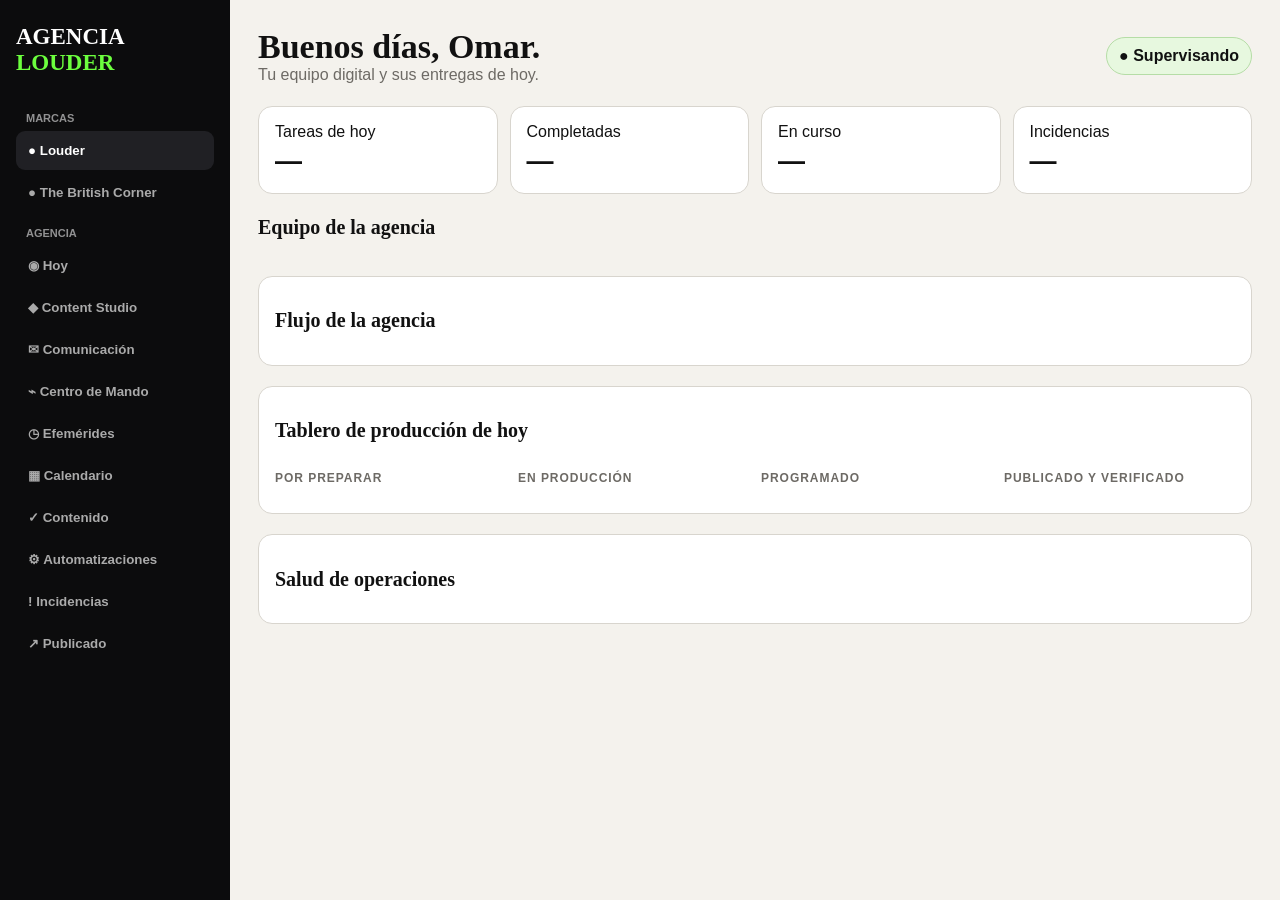
==== commit 4e41bf69: "Implement Louder Content Studio agent workflow" ====
--- a/agency/index.html
+++ b/agency/index.html
@@ -10,13 +10,14 @@
 h2{font:900 20px Georgia,serif}.team{display:grid;grid-template-columns:repeat(4,1fr);gap:12px}.person{padding:15px}.avatar{width:45px;height:45px;border-radius:50%;display:grid;place-items:center;background:#111;color:var(--green);font-weight:900}.role{color:var(--purple);font-weight:900;font-size:12px;text-transform:uppercase;margin:10px 0 5px}.person p{font-size:13px;color:var(--muted);min-height:48px}.status{font-size:12px;font-weight:900}.ok{color:#258113}.bad{color:var(--red)}.wait{color:var(--amber)}
 .board{display:grid;grid-template-columns:repeat(4,1fr);gap:12px;margin-top:12px}.column{min-width:0}.column h3{text-transform:uppercase;font-size:12px;letter-spacing:.08em;color:var(--muted)}.task{padding:13px;margin-bottom:10px}.task b{display:block}.meta{font-size:12px;color:var(--muted);margin:7px 0}.tag{display:inline-block;background:#eee;border-radius:99px;padding:4px 7px;font-size:11px;font-weight:800}.proof{margin-top:9px;font-size:11px}.panel{padding:16px;margin-top:20px}
 .comms{display:grid;grid-template-columns:280px 1fr;min-height:560px;overflow:hidden;padding:0}.contacts{border-right:1px solid var(--line);padding:12px;background:#faf9f6}.contact{display:flex;gap:10px;align-items:center;padding:10px;border-radius:10px;cursor:pointer}.contact:hover,.contact.active{background:#ece9e2}.contact .avatar{width:38px;height:38px;flex:0 0 38px}.contact b{font-size:13px}.contact small{display:block;color:var(--muted);white-space:nowrap;overflow:hidden;text-overflow:ellipsis;max-width:185px}.chat{display:flex;flex-direction:column;min-width:0}.chatHead{padding:15px 18px;border-bottom:1px solid var(--line);display:flex;align-items:center;gap:10px}.messages{padding:18px;flex:1;overflow:auto;max-height:430px;background:#fff}.msg{max-width:76%;padding:10px 12px;border-radius:13px;margin:7px 0;font-size:13px;line-height:1.45}.msg.me{margin-left:auto;background:#111;color:#fff;border-bottom-right-radius:4px}.msg.agent{background:#efede7;border-bottom-left-radius:4px}.msg .time{display:block;font-size:10px;opacity:.55;margin-top:5px}.composer{border-top:1px solid var(--line);padding:12px;display:flex;gap:8px}.composer textarea{flex:1;resize:none;border:1px solid var(--line);border-radius:9px;padding:11px;font:inherit;min-height:48px}.composer button{background:#111;color:#fff;border:0;border-radius:9px;padding:0 18px;font-weight:900}.unread{margin-left:auto;background:var(--purple);color:#fff;border-radius:99px;padding:2px 7px;font-size:10px;font-weight:900}.row{display:grid;grid-template-columns:160px 1fr 140px 110px;gap:10px;border-top:1px solid #eee;padding:10px 0;align-items:center;font-size:13px}.hidden{display:none}
+.studioGrid{display:grid;grid-template-columns:repeat(3,1fr);gap:12px}.agentCard{background:#fff;border:1px solid var(--line);border-radius:14px;padding:15px}.agentCard b{display:block;margin-bottom:6px}.agentCard small{color:var(--muted)}.pipeline{display:grid;grid-template-columns:repeat(4,1fr);gap:10px}.stage{background:#faf9f6;border:1px solid var(--line);border-radius:12px;padding:12px;min-height:130px}.stage h3{font-size:11px;text-transform:uppercase;letter-spacing:.08em}.contentItem{background:#fff;border:1px solid #ddd;border-radius:9px;padding:9px;margin:7px 0;font-size:12px}.score{font-weight:900;color:var(--purple)}.studioForm{display:grid;grid-template-columns:1fr 170px 170px auto;gap:8px}.studioForm input,.studioForm select{padding:11px;border:1px solid var(--line);border-radius:9px}.studioForm button{background:#111;color:#fff;border:0;border-radius:9px;padding:0 16px;font-weight:900}
 @media(max-width:1000px){.app{grid-template-columns:1fr}aside{display:none}.metrics,.team,.board{grid-template-columns:1fr 1fr}.row{grid-template-columns:1fr}}@media(max-width:650px){main{padding:16px}.metrics,.team,.board{grid-template-columns:1fr}.comms{grid-template-columns:1fr}.contacts{border-right:0;border-bottom:1px solid var(--line);max-height:210px;overflow:auto}.messages{max-height:360px}.msg{max-width:88%}}
 </style></head><body><div class="app"><aside><div class="logo">AGENCIA <b>LOUDER</b></div><nav>
 <div style="padding:8px 10px 4px;font-size:11px;font-weight:900;opacity:.55;text-transform:uppercase">Marcas</div>
 <button class="brandBtn active" data-brand="louder">● Louder</button>
 <button class="brandBtn" data-brand="tbc">● The British Corner</button>
 <div style="padding:12px 10px 4px;font-size:11px;font-weight:900;opacity:.55;text-transform:uppercase">Agencia</div>
-<button data-view="today">◉ Hoy</button><button data-view="comms">✉ Comunicación</button><button data-view="command">⌁ Centro de Mando</button><button data-view="ephemeris">◷ Efemérides</button><button>▦ Calendario</button><button>✓ Contenido</button><button>⚙ Automatizaciones</button><button>! Incidencias</button><button>↗ Publicado</button>
+<button data-view="today">◉ Hoy</button><button data-view="studio">◆ Content Studio</button><button data-view="comms">✉ Comunicación</button><button data-view="command">⌁ Centro de Mando</button><button data-view="ephemeris">◷ Efemérides</button><button>▦ Calendario</button><button>✓ Contenido</button><button>⚙ Automatizaciones</button><button>! Incidencias</button><button>↗ Publicado</button>
 </nav></aside><main>
 <div class="head"><div><h1>Buenos días, Omar.</h1><div style="color:var(--muted)">Tu equipo digital y sus entregas de hoy.</div></div><div class="live" id="global">● Supervisando</div></div>
 <section id="ephemerisPanel" class="panel hidden">
@@ -40,6 +41,13 @@
 <textarea id="cmdText" placeholder="Escribe una orden. Ejemplo: Valeria, prepara una nota de Fontaines D.C. para web, Facebook y Threads antes de las 19:00." style="width:100%;min-height:120px;padding:14px;border:1px solid var(--line);border-radius:10px;font:inherit"></textarea>
 <div style="display:flex;justify-content:space-between;align-items:center;margin-top:10px"><span class="meta">La orden se registra y se convierte en trabajo de la agencia.</span><button id="sendCmd" style="background:#111;color:#fff;border:0;border-radius:9px;padding:12px 18px;font-weight:900">Asignar orden</button></div>
 <div id="cmdLog" style="margin-top:18px"></div>
+</section>
+<section id="contentStudio" class="panel hidden">
+<h2>Content Studio · Louder</h2><div class="meta">Radar → decisión editorial → producción → publicación verificada → métricas → aprendizaje.</div>
+<div class="studioGrid" id="studioAgents" style="margin-top:14px"></div>
+<div class="panel"><h2>Nueva oportunidad</h2><div class="studioForm"><input id="ideaTitle" placeholder="Artista, disco, noticia o efeméride"><select id="ideaType"><option>Noticia</option><option>Efeméride</option><option>Lanzamiento</option><option>Radio</option><option>Especial</option></select><select id="ideaFormat"><option>Automático</option><option>Reel</option><option>Carrusel</option><option>Historia</option><option>Post</option><option>Nota web</option></select><button id="addIdea">Mandar al Radar</button></div></div>
+<div class="panel"><h2>Flujo editorial</h2><div class="pipeline"><div class="stage"><h3>Radar / Idea</h3><div id="stRadar"></div></div><div class="stage"><h3>Producción / Revisión</h3><div id="stProduction"></div></div><div class="stage"><h3>Programado / Publicado</h3><div id="stPublish"></div></div><div class="stage"><h3>Verificado / Analizado</h3><div id="stAnalyze"></div></div></div></div>
+<div class="panel"><h2>Aprendizaje Louder</h2><div id="learning"><div class="meta">El sistema acumula aquí qué artistas, formatos, horarios y temas funcionan y cuáles conviene no repetir.</div></div></div>
 </section>
 <section class="metrics"><div class="metric">Tareas de hoy<strong id="tasks">—</strong></div><div class="metric">Completadas<strong id="done">—</strong></div><div class="metric">En curso<strong id="doing">—</strong></div><div class="metric">Incidencias<strong id="issues">—</strong></div></section>
 <h2>Equipo de la agencia</h2><section class="team" id="team"></section>
@@ -101,8 +109,26 @@
 const commands=JSON.parse(localStorage.getItem('agenciaLouderCommands')||'[]');
 function renderCommands(){const el=document.getElementById('cmdLog');if(!el)return;el.innerHTML='<h2>Órdenes recientes</h2>'+commands.filter(x=>(x.brand||'louder')===activeBrand).slice().reverse().map(x=>'<div class="row"><b>'+x.to+'</b><span>'+x.text+'</span><span class="tag">'+x.priority+'</span><span>'+x.status+'</span></div>').join('')}
 document.getElementById('sendCmd').onclick=()=>{const to=document.getElementById('cmdTo'),txt=document.getElementById('cmdText');if(!txt.value.trim())return;commands.push({id:Date.now(),brand:activeBrand,to:to.options[to.selectedIndex].text,text:txt.value.trim(),priority:document.getElementById('cmdPriority').value,deadline:document.getElementById('cmdDeadline').value,status:'Asignada a Valeria',created:new Date().toISOString()});localStorage.setItem('agenciaLouderCommands',JSON.stringify(commands));txt.value='';renderCommands();};
-document.querySelectorAll('nav button').forEach(b=>b.onclick=()=>{document.querySelectorAll('nav button').forEach(x=>x.classList.remove('active'));b.classList.add('active');document.getElementById('commandCenter').classList.toggle('hidden',b.dataset.view!=='command');document.getElementById('communicationsPanel').classList.toggle('hidden',b.dataset.view!=='comms');document.getElementById('ephemerisPanel').classList.toggle('hidden',b.dataset.view!=='ephemeris');document.getElementById('designPanel').classList.toggle('hidden',b.dataset.view!=='design');document.getElementById('credentialsPanel').classList.toggle('hidden',b.dataset.view!=='credentials'||activeBrand!=='louder');if(b.dataset.view==='ephemeris')loadEphemeris(7)});
+document.querySelectorAll('nav button').forEach(b=>b.onclick=()=>{document.querySelectorAll('nav button').forEach(x=>x.classList.remove('active'));b.classList.add('active');document.getElementById('commandCenter').classList.toggle('hidden',b.dataset.view!=='command');document.getElementById('contentStudio').classList.toggle('hidden',b.dataset.view!=='studio'||activeBrand!=='louder');document.getElementById('communicationsPanel').classList.toggle('hidden',b.dataset.view!=='comms');document.getElementById('ephemerisPanel').classList.toggle('hidden',b.dataset.view!=='ephemeris');document.getElementById('designPanel').classList.toggle('hidden',b.dataset.view!=='design');document.getElementById('credentialsPanel').classList.toggle('hidden',b.dataset.view!=='credentials'||activeBrand!=='louder');if(b.dataset.view==='ephemeris')loadEphemeris(7)});
 renderCommands();
+const studioAgentDefs=[
+['Radar','Elena Vidal','Detecta noticias, lanzamientos, aniversarios y oportunidades.'],
+['Qué publicar','Valeria Cruz','Prioriza por relevancia, novedad y afinidad con Louder.'],
+['Formato','Gael Robles','Decide reel, carrusel, historia, post o nota.'],
+['Guion','Tomás Arriaga','Construye hook, desarrollo, cierre y pronunciaciones.'],
+['Diseño','Renata Solís','Convierte la idea en pieza gráfica bajo identidad Louder.'],
+['Video','Diego Lunares','Produce verticales y reels para Final Cut.'],
+['Publicación','Sofía Alcázar','Coordina red, horario, salida y comprobante.'],
+['Verificación','Leo Barragán','Comprueba que la pieza salió y escala incidencias.'],
+['Métricas','Camila Ortega','Mide alcance, retención, compartidos, guardados y seguidores.']
+];
+document.getElementById('studioAgents').innerHTML=studioAgentDefs.map((a,i)=>'<div class="agentCard"><span class="tag">AGENTE '+String(i+1).padStart(2,'0')+'</span><b>'+a[0]+' · '+a[1]+'</b><small>'+a[2]+'</small></div>').join('');
+let studioItems=JSON.parse(localStorage.getItem('louderContentStudio')||'[]');
+function saveStudio(){localStorage.setItem('louderContentStudio',JSON.stringify(studioItems));renderStudio()}
+function studioCard(x){return '<div class="contentItem"><b>'+x.title+'</b><div class="meta">'+x.type+' · '+x.format+'</div><span class="score">Afinidad '+x.score+'/100</span><br><button class="tag" onclick="advanceStudio('+x.id+')">'+(x.stage<3?'Avanzar':'Analizado')+'</button></div>'}
+function renderStudio(){const ids=['stRadar','stProduction','stPublish','stAnalyze'];ids.forEach((id,i)=>document.getElementById(id).innerHTML=studioItems.filter(x=>x.stage===i).map(studioCard).join('')||'<div class="meta">Sin piezas.</div>');const done=studioItems.filter(x=>x.stage===3);document.getElementById('learning').innerHTML=done.length?done.slice(-8).reverse().map(x=>'<div class="row"><b>'+x.title+'</b><span>'+x.format+' · '+x.type+'</span><span class="tag">Verificado</span><span class="score">'+x.score+'/100</span></div>').join(''):'<div class="meta">El aprendizaje comenzará con las piezas verificadas y analizadas.</div>'}
+function advanceStudio(id){const x=studioItems.find(a=>a.id===id);if(!x||x.stage>=3)return;x.stage++;x.updated=new Date().toISOString();saveStudio()}
+document.getElementById('addIdea').onclick=()=>{const e=document.getElementById('ideaTitle');if(!e.value.trim())return;const type=document.getElementById('ideaType').value;let format=document.getElementById('ideaFormat').value;if(format==='Automático')format=type==='Efeméride'?'Carrusel':type==='Noticia'?'Reel':'Post';studioItems.push({id:Date.now(),title:e.value.trim(),type,format,score:85,stage:0,created:new Date().toISOString()});e.value='';saveStudio()};renderStudio();
 async function loadEphemeris(days=7){const el=document.getElementById('ephemerisList');try{const r=await fetch('../data/radar_2026.json');const j=await r.json();const arr=Array.isArray(j)?j:(j.items||j.releases||j.albums||[]);const now=new Date(), end=new Date(now);end.setDate(end.getDate()+days);const rows=arr.filter(x=>{const ds=x.date||x.release_date||x.released||x.fecha; if(!ds)return false;const d=new Date(ds);const y=now.getFullYear();const a=new Date(y,d.getMonth(),d.getDate());return a>=new Date(y,now.getMonth(),now.getDate())&&a<=end}).slice(0,80);el.innerHTML=rows.map((x,i)=>{const artist=x.artist||x.artist_name||x.band||'Artista';const album=x.album||x.title||x.name||'Lanzamiento';const date=x.date||x.release_date||x.released||x.fecha||'';return '<div class="row"><b>'+artist+'</b><span>'+album+' · '+date+'</span><span class="tag">Efeméride</span><button onclick="assignEphemeris('+i+')" data-artist="'+artist.replace(/"/g,'&quot;')+'" data-album="'+album.replace(/"/g,'&quot;')+'" class="tag">Mandar a diseño + community</button></div>'}).join('')||'<div class="meta">Sin coincidencias en este periodo.</div>';window.ephemRows=rows}catch(e){el.innerHTML='<div class="meta">Sincronizando fuente de efemérides…</div>'}}
 function assignEphemeris(i){const x=(window.ephemRows||[])[i];if(!x)return;const artist=x.artist||x.artist_name||x.band||'Artista',album=x.album||x.title||x.name||'Lanzamiento';document.getElementById('cmdTo').value='valeria';document.getElementById('cmdPriority').value='Alta';document.getElementById('cmdText').value='Efeméride: '+artist+' — '+album+'. Preparar pieza para redes. Renata: diseño. Sofía: copy, programación y publicación. Leo: supervisar ejecución y verificar publicación.';document.getElementById('ephemerisPanel').classList.add('hidden');document.getElementById('commandCenter').classList.remove('hidden');}
 
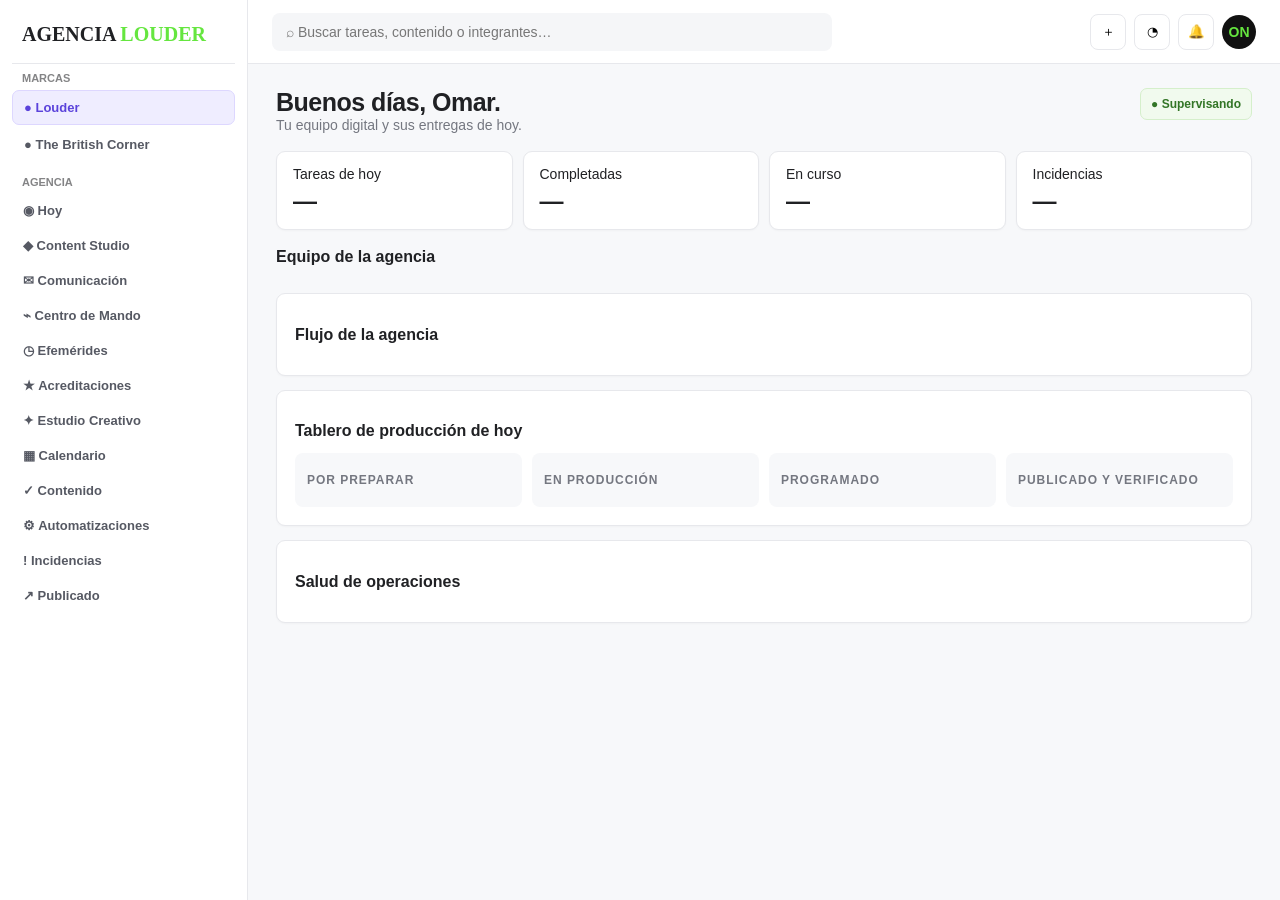
==== commit 67a8090d: "Redesign Agencia Louder with professional ClickUp-inspired UX UI" ====
--- a/agency/index.html
+++ b/agency/index.html
@@ -12,14 +12,23 @@
 .comms{display:grid;grid-template-columns:280px 1fr;min-height:560px;overflow:hidden;padding:0}.contacts{border-right:1px solid var(--line);padding:12px;background:#faf9f6}.contact{display:flex;gap:10px;align-items:center;padding:10px;border-radius:10px;cursor:pointer}.contact:hover,.contact.active{background:#ece9e2}.contact .avatar{width:38px;height:38px;flex:0 0 38px}.contact b{font-size:13px}.contact small{display:block;color:var(--muted);white-space:nowrap;overflow:hidden;text-overflow:ellipsis;max-width:185px}.chat{display:flex;flex-direction:column;min-width:0}.chatHead{padding:15px 18px;border-bottom:1px solid var(--line);display:flex;align-items:center;gap:10px}.messages{padding:18px;flex:1;overflow:auto;max-height:430px;background:#fff}.msg{max-width:76%;padding:10px 12px;border-radius:13px;margin:7px 0;font-size:13px;line-height:1.45}.msg.me{margin-left:auto;background:#111;color:#fff;border-bottom-right-radius:4px}.msg.agent{background:#efede7;border-bottom-left-radius:4px}.msg .time{display:block;font-size:10px;opacity:.55;margin-top:5px}.composer{border-top:1px solid var(--line);padding:12px;display:flex;gap:8px}.composer textarea{flex:1;resize:none;border:1px solid var(--line);border-radius:9px;padding:11px;font:inherit;min-height:48px}.composer button{background:#111;color:#fff;border:0;border-radius:9px;padding:0 18px;font-weight:900}.unread{margin-left:auto;background:var(--purple);color:#fff;border-radius:99px;padding:2px 7px;font-size:10px;font-weight:900}.row{display:grid;grid-template-columns:160px 1fr 140px 110px;gap:10px;border-top:1px solid #eee;padding:10px 0;align-items:center;font-size:13px}.hidden{display:none}
 .studioGrid{display:grid;grid-template-columns:repeat(3,1fr);gap:12px}.agentCard{background:#fff;border:1px solid var(--line);border-radius:14px;padding:15px}.agentCard b{display:block;margin-bottom:6px}.agentCard small{color:var(--muted)}.pipeline{display:grid;grid-template-columns:repeat(4,1fr);gap:10px}.stage{background:#faf9f6;border:1px solid var(--line);border-radius:12px;padding:12px;min-height:130px}.stage h3{font-size:11px;text-transform:uppercase;letter-spacing:.08em}.contentItem{background:#fff;border:1px solid #ddd;border-radius:9px;padding:9px;margin:7px 0;font-size:12px}.score{font-weight:900;color:var(--purple)}.studioForm{display:grid;grid-template-columns:1fr 170px 170px auto;gap:8px}.studioForm input,.studioForm select{padding:11px;border:1px solid var(--line);border-radius:9px}.studioForm button{background:#111;color:#fff;border:0;border-radius:9px;padding:0 16px;font-weight:900}
 @media(max-width:1000px){.app{grid-template-columns:1fr}aside{display:none}.metrics,.team,.board{grid-template-columns:1fr 1fr}.row{grid-template-columns:1fr}}@media(max-width:650px){main{padding:16px}.metrics,.team,.board{grid-template-columns:1fr}.comms{grid-template-columns:1fr}.contacts{border-right:0;border-bottom:1px solid var(--line);max-height:210px;overflow:auto}.messages{max-height:360px}.msg{max-width:88%}}
+</style><style id="clickup-ui">
+:root{--bg:#f7f8fa;--ink:#202124;--card:#fff;--line:#e7e8ec;--green:#65e63f;--purple:#7357ff;--red:#e5484d;--amber:#f0a33b;--muted:#747780;--soft:#f2f3f6}
+body{background:var(--bg);font-family:Inter,Arial,sans-serif;font-size:14px}.app{grid-template-columns:248px minmax(0,1fr)}aside{background:#fff;color:var(--ink);border-right:1px solid var(--line);padding:18px 12px;position:sticky;top:0;height:100vh;overflow:auto}.logo{font-family:Georgia,serif;font-size:20px;padding:5px 10px 17px;margin:0;border-bottom:1px solid var(--line)}nav button{color:#565963;padding:9px 11px;margin:2px 0;font-size:13px;border-radius:7px;transition:.15s}nav button:hover{background:#f2f3f6;color:#202124}nav button.active,.brandBtn.active{background:#efedff;color:#5b43db}.brandBtn{border:1px solid transparent!important}.brandBtn.active{border-color:#ddd7ff!important}
+main{padding:0;max-width:none}.topbar{height:64px;background:#fff;border-bottom:1px solid var(--line);display:flex;align-items:center;gap:14px;padding:0 24px;position:sticky;top:0;z-index:5}.searchbox{flex:1;max-width:560px;background:#f5f6f8;border:1px solid transparent;border-radius:8px;padding:10px 13px;color:#777}.topactions{margin-left:auto;display:flex;align-items:center;gap:8px}.iconbtn{width:36px;height:36px;border:1px solid var(--line);background:#fff;border-radius:8px}.workspace{padding:24px 28px}.head{align-items:flex-start}.head h1{font-family:Inter,Arial,sans-serif;font-size:25px;letter-spacing:-.02em}.live{background:#f1faee;border:1px solid #d5efcb;color:#327526;border-radius:7px;font-size:12px;padding:8px 10px}
+.metrics{gap:10px;margin:18px 0}.metric{border-radius:9px;padding:14px 16px;box-shadow:0 1px 2px #00000008}.metric strong{font-size:24px}.panel,.person,.task{border-color:var(--line);border-radius:9px;box-shadow:0 1px 2px #00000008}.panel{padding:18px;margin-top:14px}h2{font-family:Inter,Arial,sans-serif;font-size:16px}.viewtabs{display:flex;gap:2px;border-bottom:1px solid var(--line);margin:14px -18px 16px;padding:0 18px}.viewtabs button{background:none;border:0;padding:10px 12px;color:var(--muted);font-weight:700}.viewtabs button.active{color:#5b43db;border-bottom:2px solid #7357ff}
+.board{gap:10px}.column{background:#f7f8fa;border-radius:8px;padding:8px}.column h3{padding:0 4px}.task{background:#fff;padding:11px}.team{grid-template-columns:repeat(3,minmax(220px,1fr));gap:10px}.person{display:grid;grid-template-columns:42px 1fr;column-gap:10px;padding:13px}.person .avatar{grid-row:1/4;width:38px;height:38px;background:#f0edff;color:#6049d8}.person .role{margin:0;font-size:10px}.person p{grid-column:2;margin:5px 0;min-height:0}.person .status{grid-column:2}.row{grid-template-columns:190px minmax(220px,1fr) 150px 100px}.tag{background:#f0f1f4;border:1px solid #e4e5e9;padding:4px 8px}.cmdGrid{display:grid;grid-template-columns:1.4fr 1fr 150px 1.3fr 130px auto;gap:8px}.cmdGrid input,.cmdGrid select{min-width:0;padding:10px;border:1px solid var(--line);border-radius:7px;background:#fff}
+@media(max-width:1000px){aside{display:block;position:relative;height:auto}.app{grid-template-columns:190px 1fr}.workspace{padding:18px}.team{grid-template-columns:1fr 1fr}.topbar{padding:0 16px}}@media(max-width:720px){.app{display:block}aside{display:none}.workspace{padding:14px}.topbar{height:auto;padding:10px 14px;flex-wrap:wrap}.searchbox{order:2;max-width:none;width:100%}.metrics,.team,.board{grid-template-columns:1fr}.row{grid-template-columns:1fr}.cmdGrid{grid-template-columns:1fr}}
 </style></head><body><div class="app"><aside><div class="logo">AGENCIA <b>LOUDER</b></div><nav>
 <div style="padding:8px 10px 4px;font-size:11px;font-weight:900;opacity:.55;text-transform:uppercase">Marcas</div>
 <button class="brandBtn active" data-brand="louder">● Louder</button>
 <button class="brandBtn" data-brand="tbc">● The British Corner</button>
 <div style="padding:12px 10px 4px;font-size:11px;font-weight:900;opacity:.55;text-transform:uppercase">Agencia</div>
-<button data-view="today">◉ Hoy</button><button data-view="studio">◆ Content Studio</button><button data-view="comms">✉ Comunicación</button><button data-view="command">⌁ Centro de Mando</button><button data-view="ephemeris">◷ Efemérides</button><button>▦ Calendario</button><button>✓ Contenido</button><button>⚙ Automatizaciones</button><button>! Incidencias</button><button>↗ Publicado</button>
-</nav></aside><main>
+<button data-view="today">◉ Hoy</button><button data-view="studio">◆ Content Studio</button><button data-view="comms">✉ Comunicación</button><button data-view="command">⌁ Centro de Mando</button><button data-view="ephemeris">◷ Efemérides</button><button data-view="credentials">★ Acreditaciones</button><button data-view="design">✦ Estudio Creativo</button><button>▦ Calendario</button><button>✓ Contenido</button><button>⚙ Automatizaciones</button><button>! Incidencias</button><button>↗ Publicado</button>
+</nav></aside><main><div class="topbar"><div class="searchbox">⌕ Buscar tareas, contenido o integrantes…</div><div class="topactions"><button class="iconbtn">＋</button><button class="iconbtn">◔</button><button class="iconbtn">🔔</button><div class="avatar" style="width:34px;height:34px">ON</div></div></div><div class="workspace">
 <div class="head"><div><h1>Buenos días, Omar.</h1><div style="color:var(--muted)">Tu equipo digital y sus entregas de hoy.</div></div><div class="live" id="global">● Supervisando</div></div>
+<section id="credentialsPanel" class="panel hidden"><h2>Acreditaciones · Louder</h2><div class="viewtabs"><button class="active">Seguimiento</button><button>Calendario</button><button>Contactos</button><button>Testigos</button></div><div class="metrics"><div class="metric">Por solicitar<strong>0</strong></div><div class="metric">Esperando respuesta<strong>0</strong></div><div class="metric">Aprobadas<strong>0</strong></div><div class="metric">Cobertura / testigos<strong>0</strong></div></div><section class="board"><div class="column"><h3>POR SOLICITAR</h3></div><div class="column"><h3>EN SEGUIMIENTO</h3></div><div class="column"><h3>APROBADAS</h3></div><div class="column"><h3>COBERTURA / TESTIGOS</h3></div></section><div class="panel"><h2>Nueva acreditación</h2><div class="cmdGrid"><input placeholder="Evento / artista"><input placeholder="Promotora / agencia"><input type="date"><input placeholder="Contacto / correo"><select><option>Concierto</option><option>Festival</option><option>Entrevista</option></select><button class="tag">Registrar</button></div></div></section>
+<section id="designPanel" class="panel hidden"><h2>Estudio Creativo · <span id="designBrand">Louder</span></h2><div class="meta">Biblioteca de machotes y lineamientos para diseño y video.</div><div class="viewtabs"><button class="active">Diseño</button><button>Video</button><button>Machotes</button><button>Identidad</button></div><div class="studioGrid"><div class="agentCard"><b>Post 1:1</b><small>1080 × 1080 · redes</small></div><div class="agentCard"><b>Post 4:5</b><small>1080 × 1350 · feed</small></div><div class="agentCard"><b>Vertical 9:16</b><small>1080 × 1920 · reels / stories</small></div></div><div class="panel"><b>Kit visual</b><div class="meta">Google Fonts · paleta por marca · títulos · imágenes · formas · zonas seguras · presets de video.</div></div></section>
 <section id="ephemerisPanel" class="panel hidden">
 <h2>Efemérides · <span id="ephemBrand">Louder</span></h2>
 <div class="meta">Próximos aniversarios y oportunidades para convertir en contenido.</div>
@@ -54,7 +63,7 @@
 <div class="panel"><h2>Flujo de la agencia</h2><div id="flow" style="display:flex;gap:8px;flex-wrap:wrap"></div></div>
 <div class="panel"><h2>Tablero de producción de hoy</h2><section class="board"><div class="column"><h3>Por preparar</h3><div id="todo"></div></div><div class="column"><h3>En producción</h3><div id="production"></div></div><div class="column"><h3>Programado</h3><div id="scheduled"></div></div><div class="column"><h3>Publicado y verificado</h3><div id="published"></div></div></section></div>
 <div class="panel"><h2>Salud de operaciones</h2><div id="ops"></div></div>
-</main></div>
+</div></main></div>
 <script>
 const people=[{id:'valeria',name:'Valeria Cruz',initials:'VC',role:'Directora editorial',area:'Dirección',desc:'Define prioridades, asigna el trabajo del día y supervisa entregas.',repo:'omaralejandronoriega-sudo/Louder',workflow:'web-health.yml'},
 {id:'tomas',name:'Tomás Arriaga',initials:'TA',role:'Redactor / periodista musical',area:'Editorial Louder',desc:'Investiga y redacta notas para el flujo editorial.',repo:'omaralejandronoriega-sudo/louder-prensa',workflow:'revisar-correo.yml'},
@@ -109,7 +118,7 @@
 const commands=JSON.parse(localStorage.getItem('agenciaLouderCommands')||'[]');
 function renderCommands(){const el=document.getElementById('cmdLog');if(!el)return;el.innerHTML='<h2>Órdenes recientes</h2>'+commands.filter(x=>(x.brand||'louder')===activeBrand).slice().reverse().map(x=>'<div class="row"><b>'+x.to+'</b><span>'+x.text+'</span><span class="tag">'+x.priority+'</span><span>'+x.status+'</span></div>').join('')}
 document.getElementById('sendCmd').onclick=()=>{const to=document.getElementById('cmdTo'),txt=document.getElementById('cmdText');if(!txt.value.trim())return;commands.push({id:Date.now(),brand:activeBrand,to:to.options[to.selectedIndex].text,text:txt.value.trim(),priority:document.getElementById('cmdPriority').value,deadline:document.getElementById('cmdDeadline').value,status:'Asignada a Valeria',created:new Date().toISOString()});localStorage.setItem('agenciaLouderCommands',JSON.stringify(commands));txt.value='';renderCommands();};
-document.querySelectorAll('nav button').forEach(b=>b.onclick=()=>{document.querySelectorAll('nav button').forEach(x=>x.classList.remove('active'));b.classList.add('active');document.getElementById('commandCenter').classList.toggle('hidden',b.dataset.view!=='command');document.getElementById('contentStudio').classList.toggle('hidden',b.dataset.view!=='studio'||activeBrand!=='louder');document.getElementById('communicationsPanel').classList.toggle('hidden',b.dataset.view!=='comms');document.getElementById('ephemerisPanel').classList.toggle('hidden',b.dataset.view!=='ephemeris');document.getElementById('designPanel').classList.toggle('hidden',b.dataset.view!=='design');document.getElementById('credentialsPanel').classList.toggle('hidden',b.dataset.view!=='credentials'||activeBrand!=='louder');if(b.dataset.view==='ephemeris')loadEphemeris(7)});
+document.querySelectorAll('nav button').forEach(b=>b.onclick=()=>{document.querySelectorAll('nav button').forEach(x=>x.classList.remove('active'));b.classList.add('active');document.getElementById('commandCenter').classList.toggle('hidden',b.dataset.view!=='command');document.getElementById('contentStudio').classList.toggle('hidden',b.dataset.view!=='studio'||activeBrand!=='louder');document.getElementById('communicationsPanel').classList.toggle('hidden',b.dataset.view!=='comms');document.getElementById('ephemerisPanel').classList.toggle('hidden',b.dataset.view!=='ephemeris');const cp=document.getElementById('credentialsPanel');if(cp)cp.classList.toggle('hidden',b.dataset.view!=='credentials'||activeBrand!=='louder');const dp=document.getElementById('designPanel');if(dp)dp.classList.toggle('hidden',b.dataset.view!=='design');document.getElementById('designPanel').classList.toggle('hidden',b.dataset.view!=='design');document.getElementById('credentialsPanel').classList.toggle('hidden',b.dataset.view!=='credentials'||activeBrand!=='louder');if(b.dataset.view==='ephemeris')loadEphemeris(7)});
 renderCommands();
 const studioAgentDefs=[
 ['Radar','Elena Vidal','Detecta noticias, lanzamientos, aniversarios y oportunidades.'],
